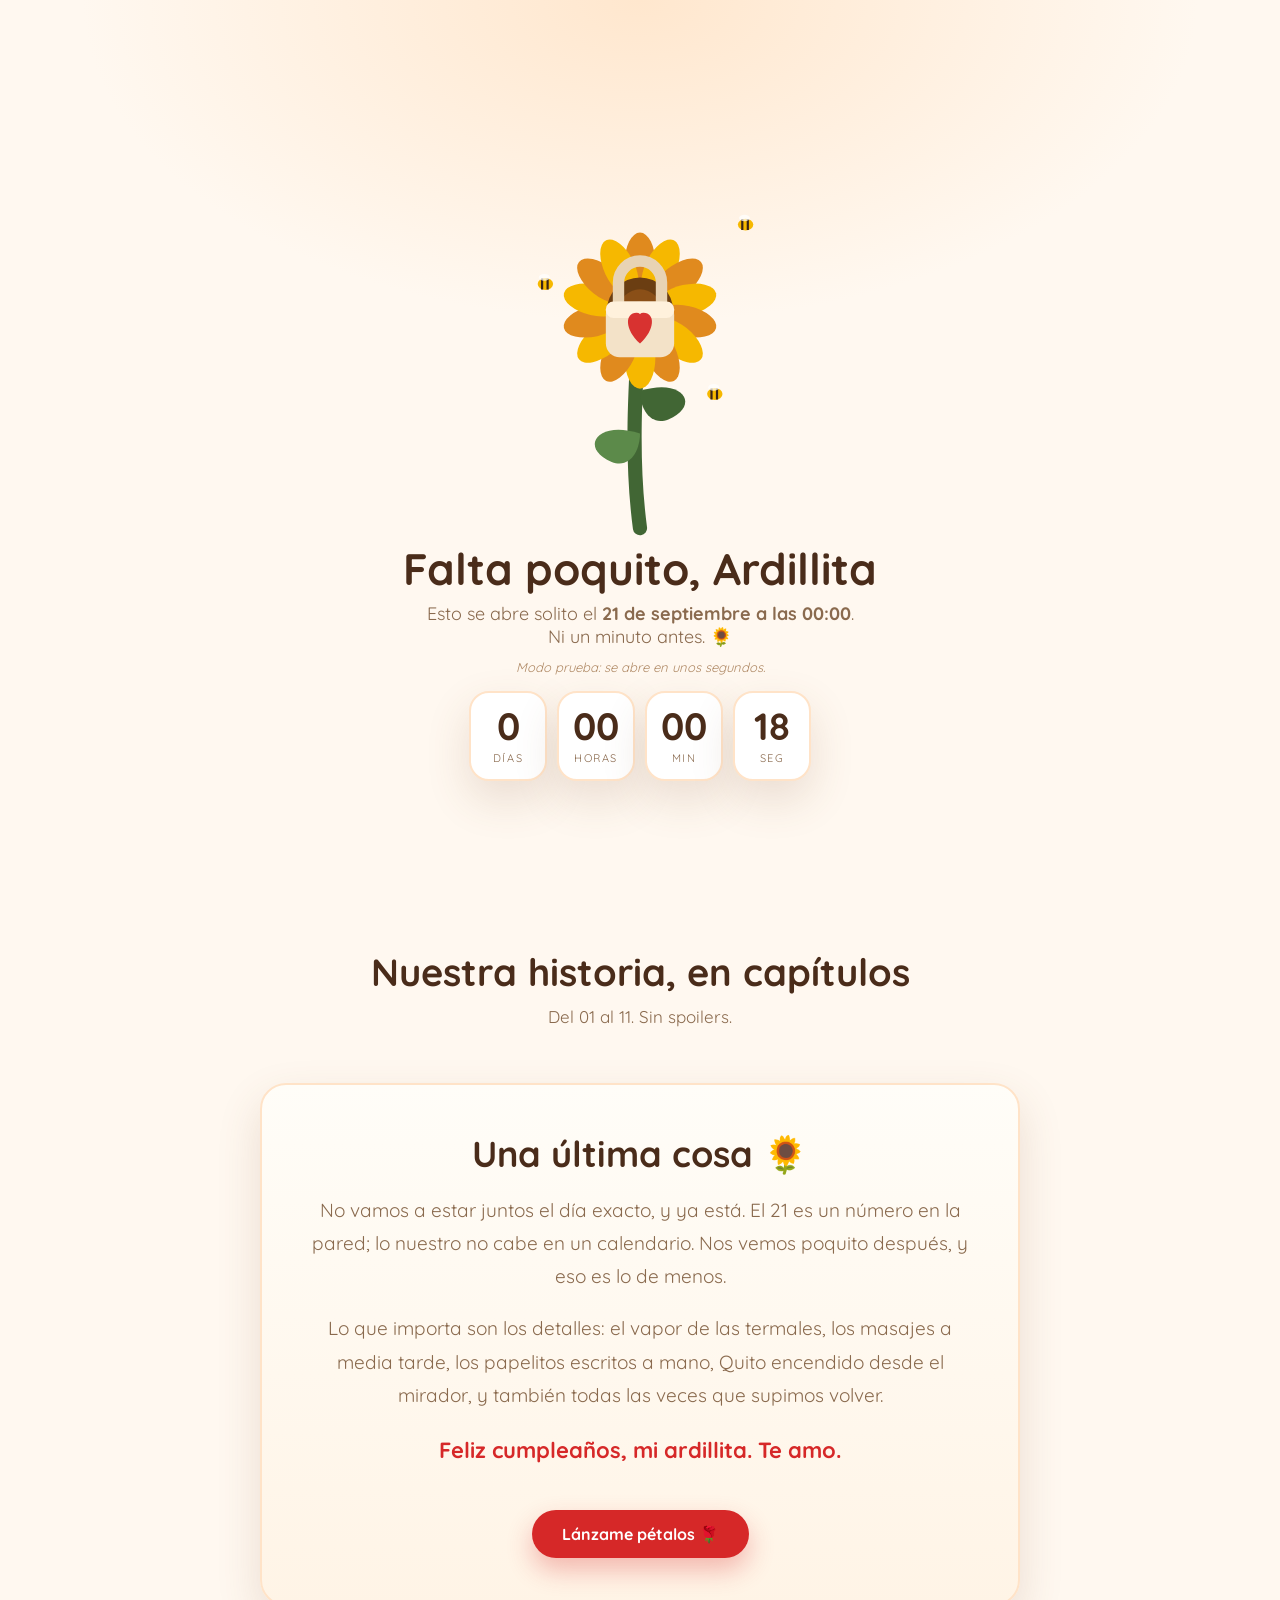
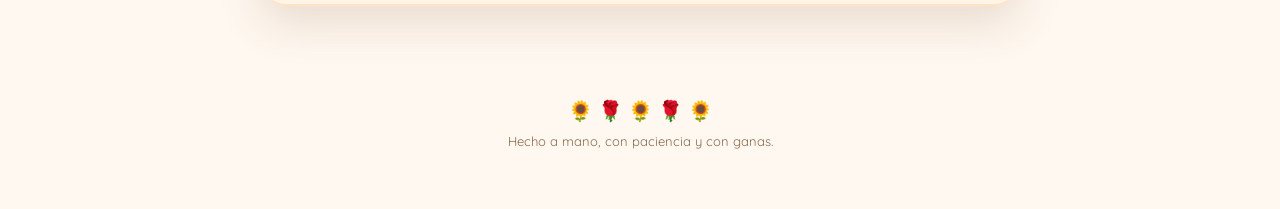
==== index.html @ 1b043c89 "Revert "Carrusel en lugar de la lista vertical de capítulos" This reverts commit 3e12e554b73f4122a18" ====
<!doctype html>
<html lang="es">
<head>
<meta charset="utf-8">
<meta name="viewport" content="width=device-width, initial-scale=1, viewport-fit=cover">
<title>Feliz cumpleaños, Ardillita 🌻</title>
<meta name="description" content="Una pequeña historia de dos ardillas, dos años y un montón de girasoles.">
<meta name="theme-color" content="#FFF8F0">
<link rel="canonical" href="https://miardillita.org/">

<!-- Vista previa al compartir el link (WhatsApp, Instagram, etc.) -->
<meta property="og:type" content="website">
<meta property="og:url" content="https://miardillita.org/">
<meta property="og:title" content="Feliz cumpleaños, Ardillita 🌻">
<meta property="og:description" content="Dos años, mil aventuras y unas cuantas tormentas. Ábrelo el 21.">
<meta property="og:image" content="https://miardillita.org/assets/fotos/ardillitas.jpg">
<meta property="og:locale" content="es_EC">
<meta name="twitter:card" content="summary_large_image">
<link rel="icon" href="data:image/svg+xml,<svg xmlns='http://www.w3.org/2000/svg' viewBox='0 0 100 100'><text y='.9em' font-size='90'>🌻</text></svg>">
<link rel="preconnect" href="https://fonts.googleapis.com">
<link rel="preconnect" href="https://fonts.gstatic.com" crossorigin>
<link href="https://fonts.googleapis.com/css2?family=Quicksand:wght@400;500;600;700&display=swap" rel="stylesheet">
<link rel="stylesheet" href="assets/styles.css">
</head>
<body>

<!-- Pétalos y corazones -->
<div id="petalos" aria-hidden="true"></div>

<!-- ============ CANDADO: se abre el 21 a las 00:00 ============ -->
<section id="candado">
  <div class="caja">
    <div id="candado-art" aria-hidden="true"></div>
    <h1 id="candado-titulo">Falta poquito</h1>
    <p>Esto se abre solito el <strong>21 de septiembre a las 00:00</strong>.<br>Ni un minuto antes. 🌻</p>
    <p id="candado-nota" class="nota"></p>
    <div class="reloj">
      <div class="u"><div class="n" id="c-d">0</div><div class="l">días</div></div>
      <div class="u"><div class="n" id="c-h">00</div><div class="l">horas</div></div>
      <div class="u"><div class="n" id="c-m">00</div><div class="l">min</div></div>
      <div class="u"><div class="n" id="c-s">00</div><div class="l">seg</div></div>
    </div>
  </div>
</section>

<!-- ============ HERO ============ -->
<header class="hero">
  <div class="contenido">
    <span class="cinta">21 de septiembre</span>
    <h1>Feliz cumpleaños</h1>
    <h2 id="nombre-hero">Ardillita</h2>
    <p>Dos años, mil aventuras y unas cuantas tormentas.<br>Esta es nuestra historia, contada en dibujitos.</p>
    <div class="hero-art" id="hero-art" aria-hidden="true"></div>

    <div class="tarjetas">
      <div class="tarjeta"><div class="big" id="t-dias">–</div><div class="cap">días juntos, más o menos</div></div>
      <div class="tarjeta"><div class="big" id="t-meses">–</div><div class="cap">meses, por ahí</div></div>
      <div class="tarjeta" id="tarjeta-reencuentro" hidden>
        <div class="big" id="t-reencuentro">–</div>
        <div class="cap" id="t-reencuentro-cap">para vernos</div>
      </div>
      <div class="tarjeta" id="tarjeta-edad" hidden><div class="big" id="t-edad">–</div><div class="cap">años</div></div>
    </div>

    <a class="bajar" id="bajar" href="#historia">
      <span class="flecha" aria-hidden="true">
        <svg width="16" height="16" viewBox="0 0 24 24" fill="none" stroke="#D62828" stroke-width="3"
             stroke-linecap="round" stroke-linejoin="round"><path d="M6 9l6 6 6-6"/></svg>
      </span>
      <span id="bajar-texto">Míralas una por una</span>
    </a>
  </div>
</header>

<!-- ============ FOTOS ============ -->
<section class="fotos" id="fotos" hidden>
  <div class="titulo-seccion">
    <h3>Nosotros</h3>
    <p>Porque hay abrazos que no se dibujan, se guardan.</p>
  </div>
  <div class="galeria" id="galeria"></div>
</section>

<!-- ============ HISTORIA ============ -->
<main class="historia" id="historia">
  <div class="titulo-seccion">
    <h3>Nuestra historia, en capítulos</h3>
    <p>Del 01 al 11. Sin spoilers.</p>
  </div>
  <div id="capitulos"></div>

  <!-- ============ CARTA ============ -->
  <section class="carta">
    <h3>Una última cosa 🌻</h3>
    <p>
      No vamos a estar juntos el día exacto, y ya está. El 21 es un número en la pared;
      lo nuestro no cabe en un calendario. Nos vemos poquito después, y eso es lo de menos.
    </p>
    <p>
      Lo que importa son los detalles: el vapor de las termales, los masajes a media tarde,
      los papelitos escritos a mano, Quito encendido desde el mirador, y también
      todas las veces que supimos volver.
    </p>
    <p class="firma">Feliz cumpleaños, mi ardillita. Te amo.</p>
    <button class="boton" id="boton-confeti">Lánzame pétalos 🌹</button>
  </section>
</main>

<footer>
  <div class="flores" aria-hidden="true">🌻 🌹 🌻 🌹 🌻</div>
  Hecho a mano, con paciencia y con ganas.
</footer>

<script src="assets/art.js"></script>
<script src="assets/app.js"></script>
</body>
</html>
---- assets/styles.css ----
/* ===========================================================
   Ardillita — estilos
   =========================================================== */

:root{
  --crema:#FFF8F0;
  --crema-2:#FFEFE0;
  --tinta:#4A2C1A;
  --tinta-2:#8A6A4E;
  --rojo:#D62828;
  --rojo-2:#9E1B1B;
  --sol:#F6B800;
  --sol-2:#FFD447;
  --verde:#5C8A4A;
  --sombra:0 18px 44px rgba(122,82,48,.16);
  --radio:26px;
  --fuente:'Quicksand','Nunito',ui-rounded,-apple-system,'Segoe UI',system-ui,sans-serif;
}

*{box-sizing:border-box}
html{scroll-behavior:smooth}
body{
  margin:0;
  font-family:var(--fuente);
  color:var(--tinta);
  background:
    radial-gradient(1100px 600px at 12% -6%, #FFE7CE 0%, transparent 60%),
    radial-gradient(900px 500px at 92% 4%, #FDE1E1 0%, transparent 55%),
    var(--crema);
  overflow-x:hidden;
}
img,svg{max-width:100%}
[hidden]{display:none!important}

/* ---------- Capa de pétalos ---------- */
#petalos{position:fixed;inset:0;pointer-events:none;z-index:5;overflow:hidden}
.petalo{position:absolute;top:-40px;will-change:transform,opacity;animation:caer linear infinite}
@keyframes caer{
  0%{transform:translate3d(0,-40px,0) rotate(0deg);opacity:0}
  8%{opacity:.95}
  100%{transform:translate3d(var(--dx,60px),105vh,0) rotate(720deg);opacity:0}
}

/* ---------- Candado ---------- */
#candado{
  position:fixed;inset:0;z-index:40;display:grid;place-items:center;
  background:
    radial-gradient(900px 520px at 50% 0%, #FFE7CE 0%, transparent 62%),
    var(--crema);
  text-align:center;padding:28px;
}
#candado .caja{max-width:560px;width:100%}
#candado svg{width:min(330px,74vw);height:auto;margin:0 auto -6px}
#candado h1{font-size:clamp(28px,6vw,44px);margin:.2em 0 .1em;line-height:1.15}
#candado p{color:var(--tinta-2);font-size:clamp(15px,3.6vw,18px);margin:.4em 0 1.4em}
.reloj{display:flex;gap:10px;justify-content:center;flex-wrap:wrap}
.reloj .u{
  background:#fff;border-radius:20px;padding:14px 8px;min-width:78px;
  box-shadow:var(--sombra);border:2px solid #FFE3C8;
}
.reloj .n{font-size:clamp(26px,7vw,38px);font-weight:700;line-height:1;font-variant-numeric:tabular-nums}
.reloj .l{font-size:11px;letter-spacing:.14em;text-transform:uppercase;color:var(--tinta-2);margin-top:6px}

/* ---------- Hero ---------- */
.hero{
  min-height:100svh;display:grid;place-items:center;text-align:center;
  padding:clamp(24px,6vw,64px) 18px 40px;position:relative;
}
.hero .contenido{max-width:900px;width:100%}
.cinta{
  display:inline-block;font-size:12px;letter-spacing:.2em;text-transform:uppercase;
  color:var(--rojo-2);background:#FFE7E1;border-radius:999px;padding:8px 18px;font-weight:700;
}
.hero h1{
  font-size:clamp(38px,10vw,86px);line-height:1.02;margin:.24em 0 .1em;font-weight:700;
  background:linear-gradient(120deg,var(--rojo) 0%,#E3721F 48%,var(--sol) 100%);
  -webkit-background-clip:text;background-clip:text;color:transparent;
}
.hero h2{
  font-size:clamp(20px,5vw,34px);margin:0 0 .5em;color:var(--tinta);font-weight:700;
}
.hero p{font-size:clamp(15px,3.8vw,19px);color:var(--tinta-2);max-width:56ch;margin:0 auto}
.hero-art{max-width:760px;margin:6px auto -10px}
.bajar{
  margin-top:26px;display:inline-flex;align-items:center;gap:10px;
  color:var(--tinta-2);font-size:14px;text-decoration:none;
}
.bajar .flecha{
  width:34px;height:34px;border-radius:50%;background:#fff;box-shadow:var(--sombra);
  display:grid;place-items:center;animation:bota 1.8s ease-in-out infinite;
}
@keyframes bota{0%,100%{transform:translateY(0)}50%{transform:translateY(6px)}}

/* ---------- Contadores ---------- */
.tarjetas{
  display:flex;gap:14px;justify-content:center;flex-wrap:wrap;
  padding:0 18px 10px;max-width:980px;margin:0 auto 10px;
}
.tarjeta{
  background:#fff;border:2px solid #FFE3C8;border-radius:22px;padding:18px 20px;
  box-shadow:var(--sombra);min-width:150px;flex:1 1 180px;max-width:260px;text-align:center;
}
.tarjeta .big{font-size:clamp(26px,6vw,36px);font-weight:700;color:var(--rojo);font-variant-numeric:tabular-nums}
.tarjeta .cap{font-size:12px;letter-spacing:.1em;text-transform:uppercase;color:var(--tinta-2);margin-top:6px}

/* ---------- Historia ---------- */
.historia{max-width:1000px;margin:0 auto;padding:clamp(20px,5vw,48px) 18px 10px}
.titulo-seccion{text-align:center;margin:0 0 clamp(18px,4vw,34px)}
.titulo-seccion h3{font-size:clamp(24px,6vw,38px);margin:0 0 .25em}
.titulo-seccion p{color:var(--tinta-2);margin:0;font-size:clamp(14px,3.6vw,17px)}

.capitulo{
  position:relative;background:#fff;border-radius:var(--radio);box-shadow:var(--sombra);
  border:2px solid #FFEBD8;overflow:hidden;margin:0 0 clamp(20px,4vw,34px);
  opacity:0;transform:translateY(26px);transition:opacity .7s ease,transform .7s cubic-bezier(.2,.7,.3,1);
}
.capitulo.visible{opacity:1;transform:none}
.capitulo .lienzo{background:linear-gradient(180deg,#FFF6EA,#FFF);line-height:0}
.capitulo .lienzo svg{width:100%;height:auto;display:block}
.capitulo .texto{padding:clamp(18px,4vw,30px) clamp(18px,5vw,36px) clamp(24px,5vw,34px)}
.capitulo h4{font-size:clamp(20px,5vw,28px);margin:0 0 .35em}
.capitulo p{margin:0;font-size:clamp(15px,3.9vw,18.5px);line-height:1.65;color:var(--tinta-2);max-width:62ch}
.num{
  position:absolute;top:14px;left:14px;z-index:2;
  background:rgba(255,255,255,.92);color:var(--rojo);font-weight:700;
  border-radius:999px;padding:6px 16px;font-size:15px;letter-spacing:.06em;
  box-shadow:0 6px 18px rgba(122,82,48,.18);backdrop-filter:blur(4px);
}
.capitulo.oscuro{background:#3E4550;border-color:#2E333B}
.capitulo.oscuro .lienzo{background:#3E4550}
.capitulo.oscuro h4{color:#FFE9C9}
.capitulo.oscuro p{color:#C9D2DA}
.capitulo.oscuro .num{background:rgba(62,69,80,.9);color:#FFD447}

/* ---------- Carta final ---------- */
.carta{
  max-width:760px;margin:clamp(24px,6vw,56px) auto;padding:clamp(26px,6vw,46px);
  background:linear-gradient(180deg,#FFFDF8,#FFF4E6);
  border:2px solid #FFE3C8;border-radius:var(--radio);box-shadow:var(--sombra);text-align:center;
}
.carta h3{font-size:clamp(24px,6vw,36px);margin:0 0 .5em}
.carta p{font-size:clamp(15px,4vw,19px);line-height:1.75;color:var(--tinta-2);margin:0 0 1em}
.carta .firma{font-size:clamp(17px,4.4vw,22px);color:var(--rojo);font-weight:700;margin-top:.6em}
.boton{
  display:inline-block;margin-top:18px;background:var(--rojo);color:#fff;border:none;
  border-radius:999px;padding:14px 30px;font-family:var(--fuente);font-weight:700;font-size:16px;
  cursor:pointer;box-shadow:0 12px 26px rgba(214,40,40,.3);transition:transform .2s ease;
}
.boton:hover{transform:translateY(-2px)}
.boton:active{transform:translateY(1px)}

footer{text-align:center;padding:26px 18px 60px;color:var(--tinta-2);font-size:13px}
footer .flores{display:flex;gap:6px;justify-content:center;margin-bottom:10px;font-size:20px}

/* ---------- Animaciones SVG ---------- */
.float{animation:flota 4.4s ease-in-out infinite;animation-delay:var(--d,0s)}
@keyframes flota{0%,100%{transform:translateY(0)}50%{transform:translateY(-14px)}}
.pulse{animation:late 1.5s ease-in-out infinite;transform-origin:center}
@keyframes late{0%,100%{transform:scale(1)}45%{transform:scale(1.14)}}

@media (prefers-reduced-motion:reduce){
  *,*::before,*::after{animation:none!important;transition:none!important}
  .capitulo{opacity:1;transform:none}
}

@media (max-width:640px){
  .tarjeta{flex:1 1 140px;min-width:130px;padding:14px 12px}
  .capitulo .texto{padding:18px 18px 24px}
}

/* ---------- Galería de fotos ---------- */
.fotos{max-width:1000px;margin:0 auto;padding:clamp(20px,5vw,40px) 18px 0}
.destacada{
  position:relative;margin:0 auto clamp(18px,4vw,28px);max-width:560px;
  border-radius:var(--radio);overflow:hidden;box-shadow:var(--sombra);
  border:6px solid #fff;background:#FFF1E2;line-height:0;
  transform:rotate(-1.2deg);
}
.destacada img{width:100%;height:auto;display:block}
.galeria{
  display:grid;grid-template-columns:repeat(auto-fit,minmax(200px,1fr));
  gap:14px;padding-bottom:6px;
}
.galeria figure{
  margin:0;background:#fff;border:6px solid #fff;border-radius:20px;overflow:hidden;
  box-shadow:var(--sombra);line-height:0;transition:transform .3s ease;
}
.galeria figure:nth-child(odd){transform:rotate(-1deg)}
.galeria figure:nth-child(even){transform:rotate(1deg)}
.galeria figure:hover{transform:rotate(0) scale(1.02)}
.galeria img{width:100%;height:100%;object-fit:cover;aspect-ratio:4/5;display:block}
#candado .nota{margin:-14px 0 16px;font-size:13px;color:#B08A66;min-height:1em}

/* ---------- Recorrido guiado ---------- */
.bajar{cursor:pointer;border:none;background:none}
.destacada-paso{
  box-shadow:0 0 0 4px rgba(214,40,40,.28), 0 26px 60px rgba(122,82,48,.24)!important;
  transform:scale(1.012)!important;transition:box-shadow .5s ease,transform .5s ease;
}
body.en-recorrido{cursor:progress}
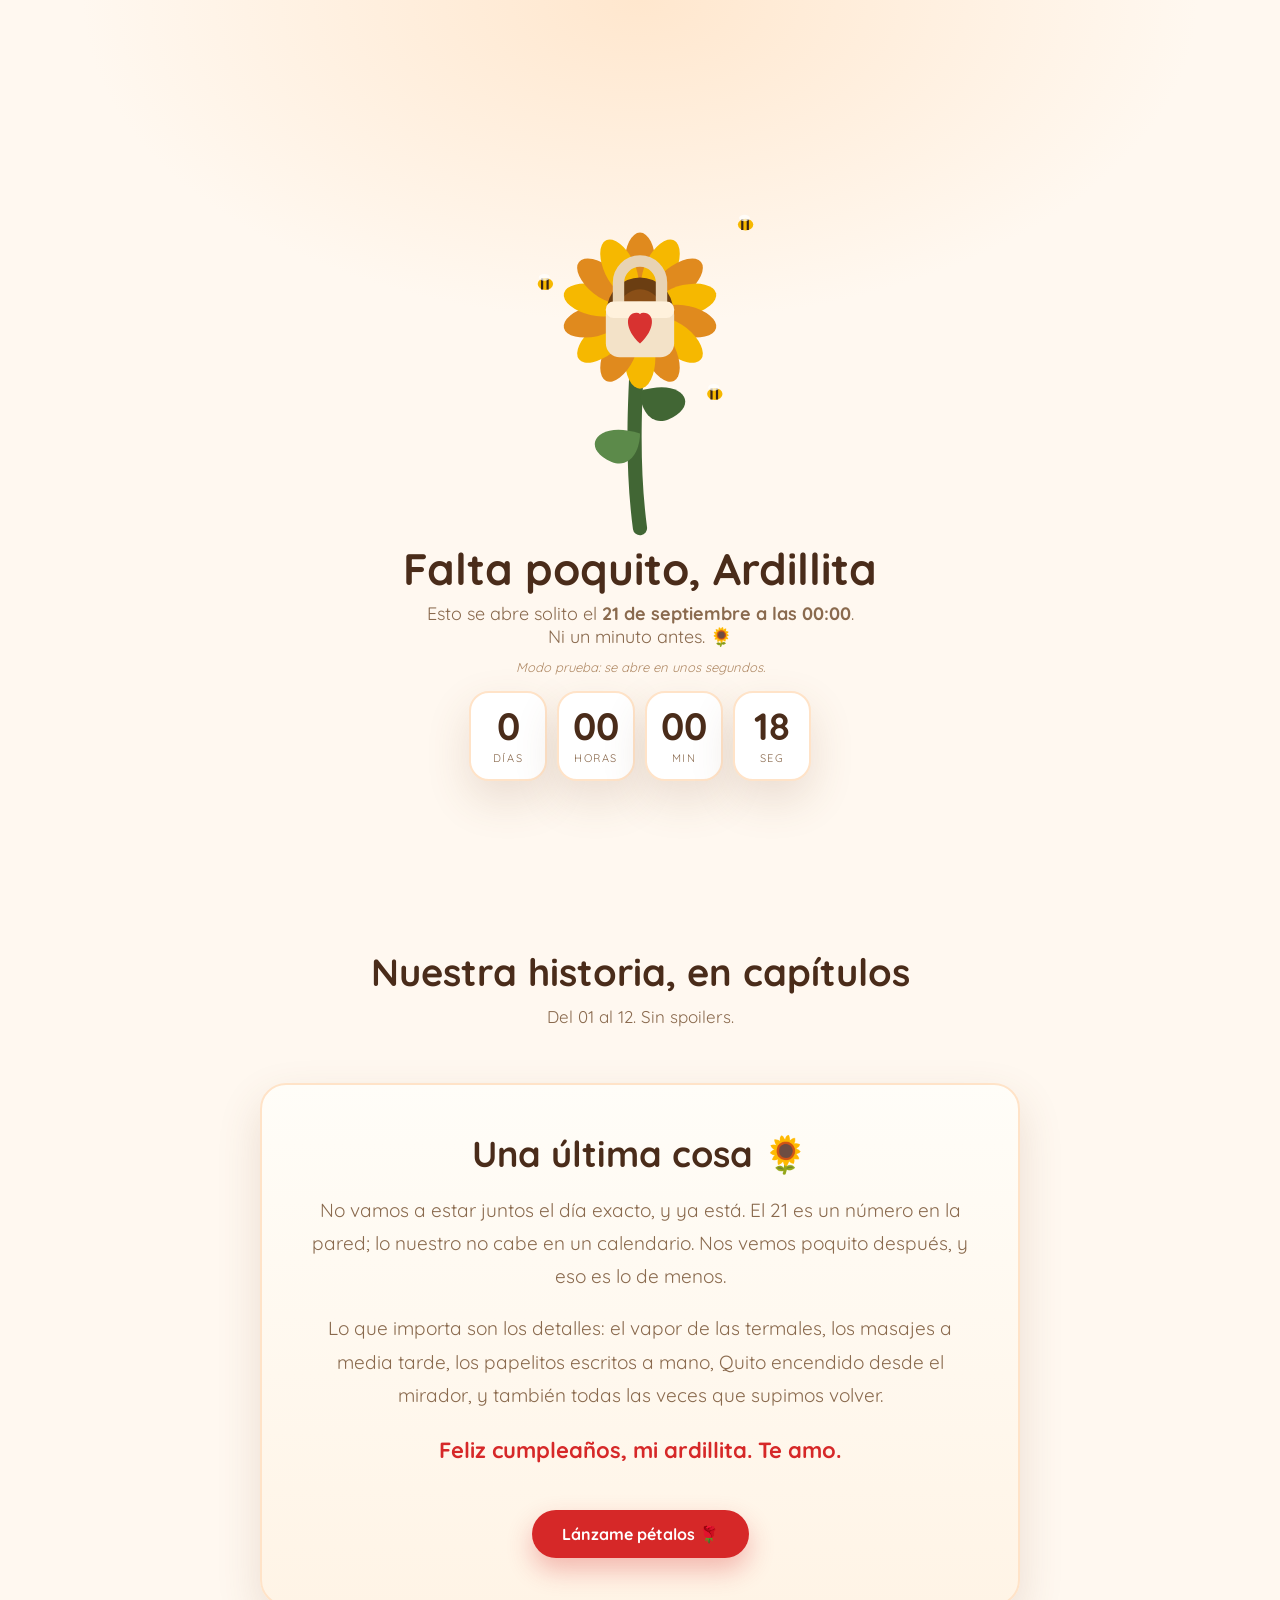
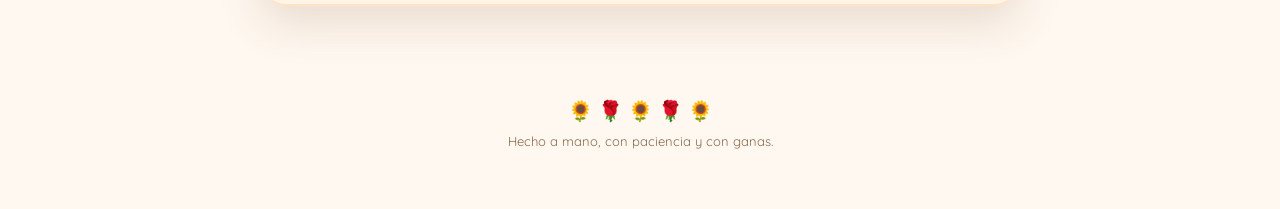
==== commit b0347352: "Nuevo capítulo: la carretera de noche, después de las termales Carro blanco visto desde atrás bajand" ====
--- a/index.html
+++ b/index.html
@@ -85,7 +85,7 @@
 <main class="historia" id="historia">
   <div class="titulo-seccion">
     <h3>Nuestra historia, en capítulos</h3>
-    <p>Del 01 al 11. Sin spoilers.</p>
+    <p>Del 01 al 12. Sin spoilers.</p>
   </div>
   <div id="capitulos"></div>
 
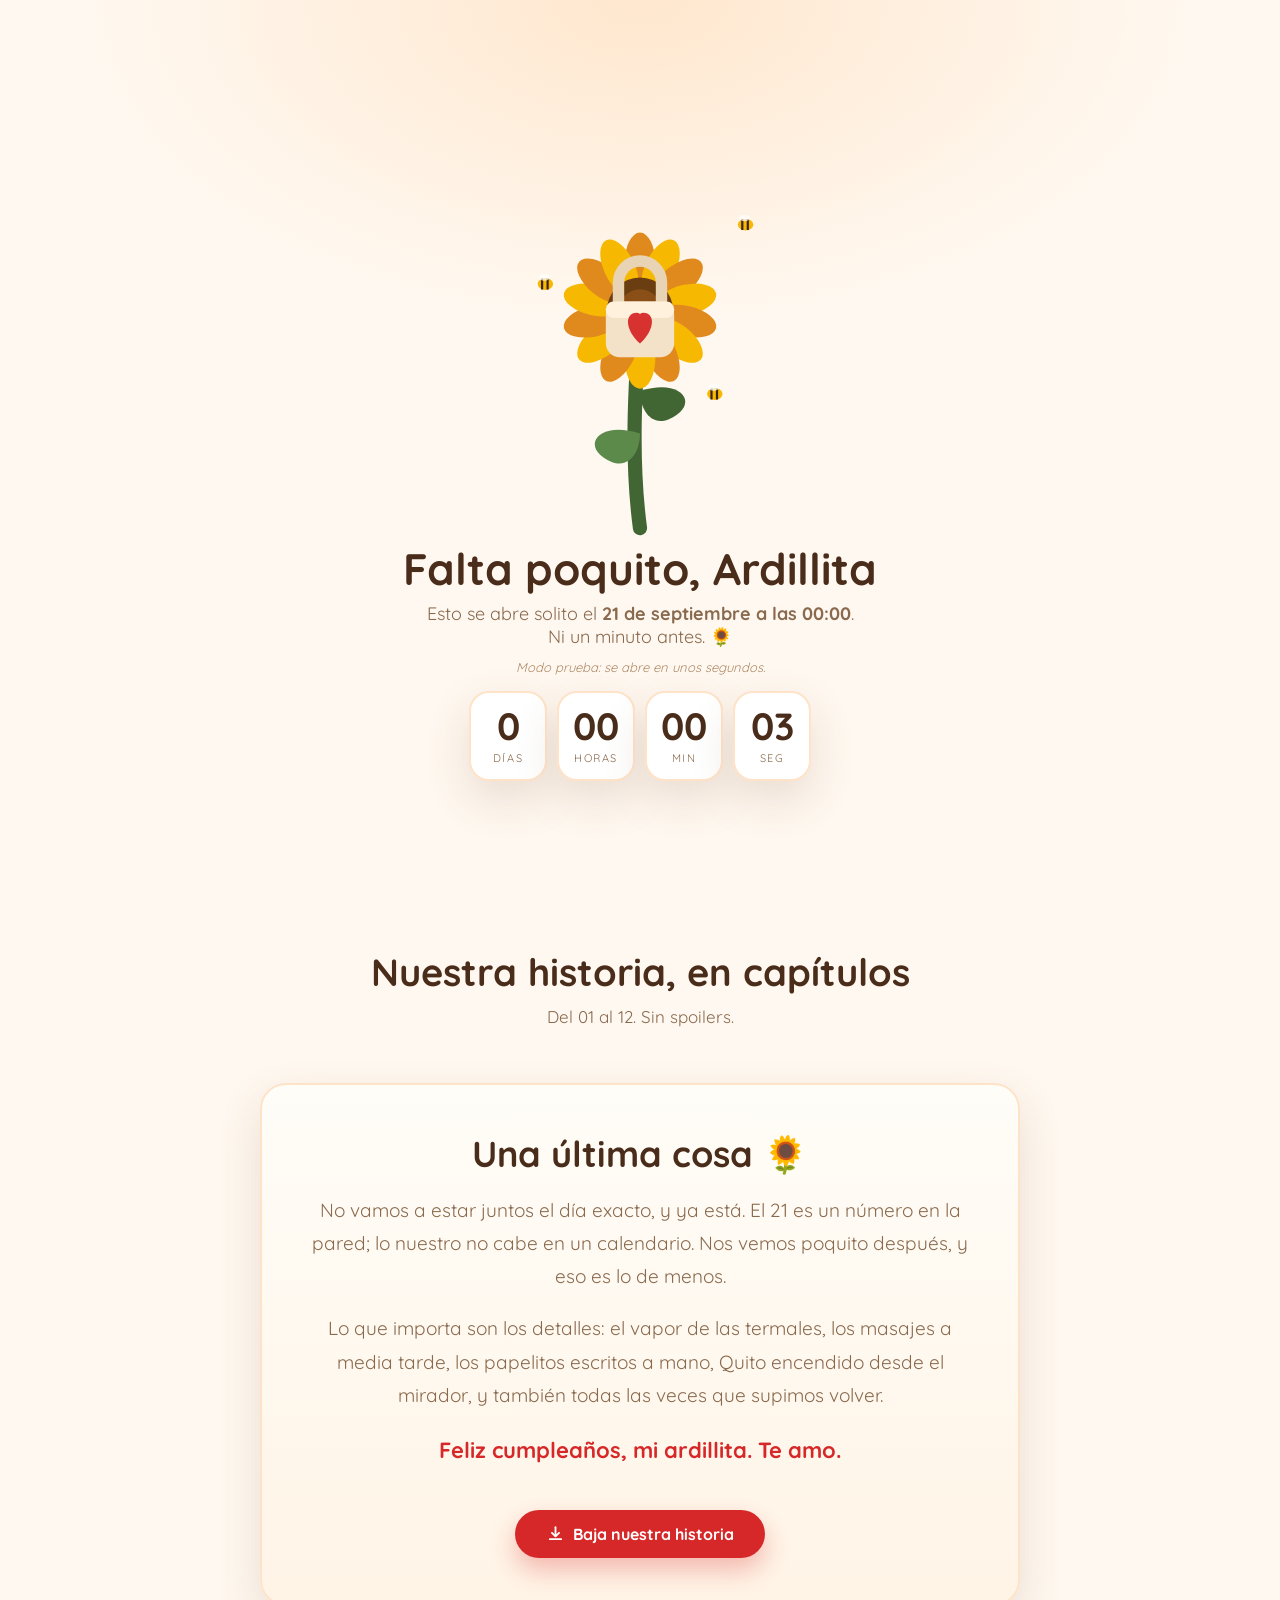
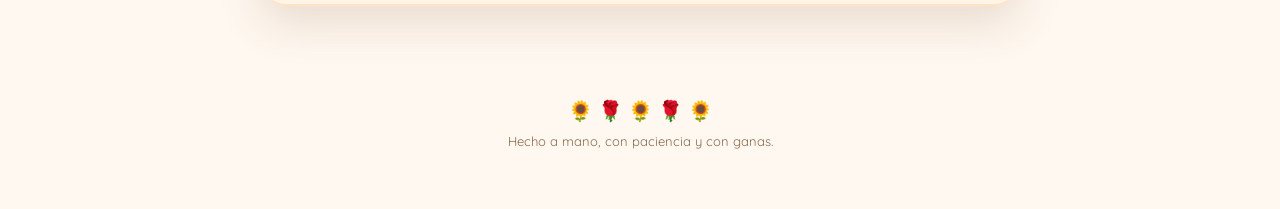
==== commit 5fae9373: "El 26 en pétalos, PDF descargable y contador a 5 s para pruebas Al abrirse la página, los pétalos se" ====
--- a/index.html
+++ b/index.html
@@ -102,7 +102,13 @@
       todas las veces que supimos volver.
     </p>
     <p class="firma">Feliz cumpleaños, mi ardillita. Te amo.</p>
-    <button class="boton" id="boton-confeti">Lánzame pétalos 🌹</button>
+    <button class="boton" id="boton-descarga" type="button">
+      <svg width="17" height="17" viewBox="0 0 24 24" fill="none" stroke="currentColor"
+           stroke-width="2.6" stroke-linecap="round" stroke-linejoin="round" aria-hidden="true">
+        <path d="M12 3v12"/><path d="M7 11l5 5 5-5"/><path d="M4 20h16"/>
+      </svg>
+      Baja nuestra historia
+    </button>
   </section>
 </main>
 
@@ -112,6 +118,8 @@
 </footer>
 
 <script src="assets/art.js"></script>
+<script src="assets/datos.js"></script>
+<script src="assets/pdf.js"></script>
 <script src="assets/app.js"></script>
 </body>
 </html>
--- a/assets/styles.css
+++ b/assets/styles.css
@@ -198,3 +198,24 @@
   transform:scale(1.012)!important;transition:box-shadow .5s ease,transform .5s ease;
 }
 body.en-recorrido{cursor:progress}
+
+/* ---------- El número de la edad, hecho de pétalos ---------- */
+#numero-edad{
+  position:fixed;left:50%;top:50%;transform:translate(-50%,-50%);
+  width:min(64vw,470px);pointer-events:none;opacity:0;
+  transition:opacity 1.4s ease;
+}
+#numero-edad.entrando{opacity:.9}
+#numero-edad.discreto{opacity:.13}
+#numero-edad svg{width:100%;height:auto;display:block}
+.pf{animation:asentar 1s cubic-bezier(.2,.7,.3,1) both}
+@keyframes asentar{
+  from{transform:translate(var(--ox,0),var(--oy,-200px)) scale(.4);opacity:0}
+  to{transform:none;opacity:1}
+}
+
+/* ---------- Botón de descarga ---------- */
+a.boton,button.boton{text-decoration:none;display:inline-flex;align-items:center;justify-content:center;gap:9px;min-width:250px}
+.boton svg{transition:transform .25s ease}
+.boton:hover svg{transform:translateY(3px)}
+.boton[data-ocupado]{opacity:.75;cursor:progress}
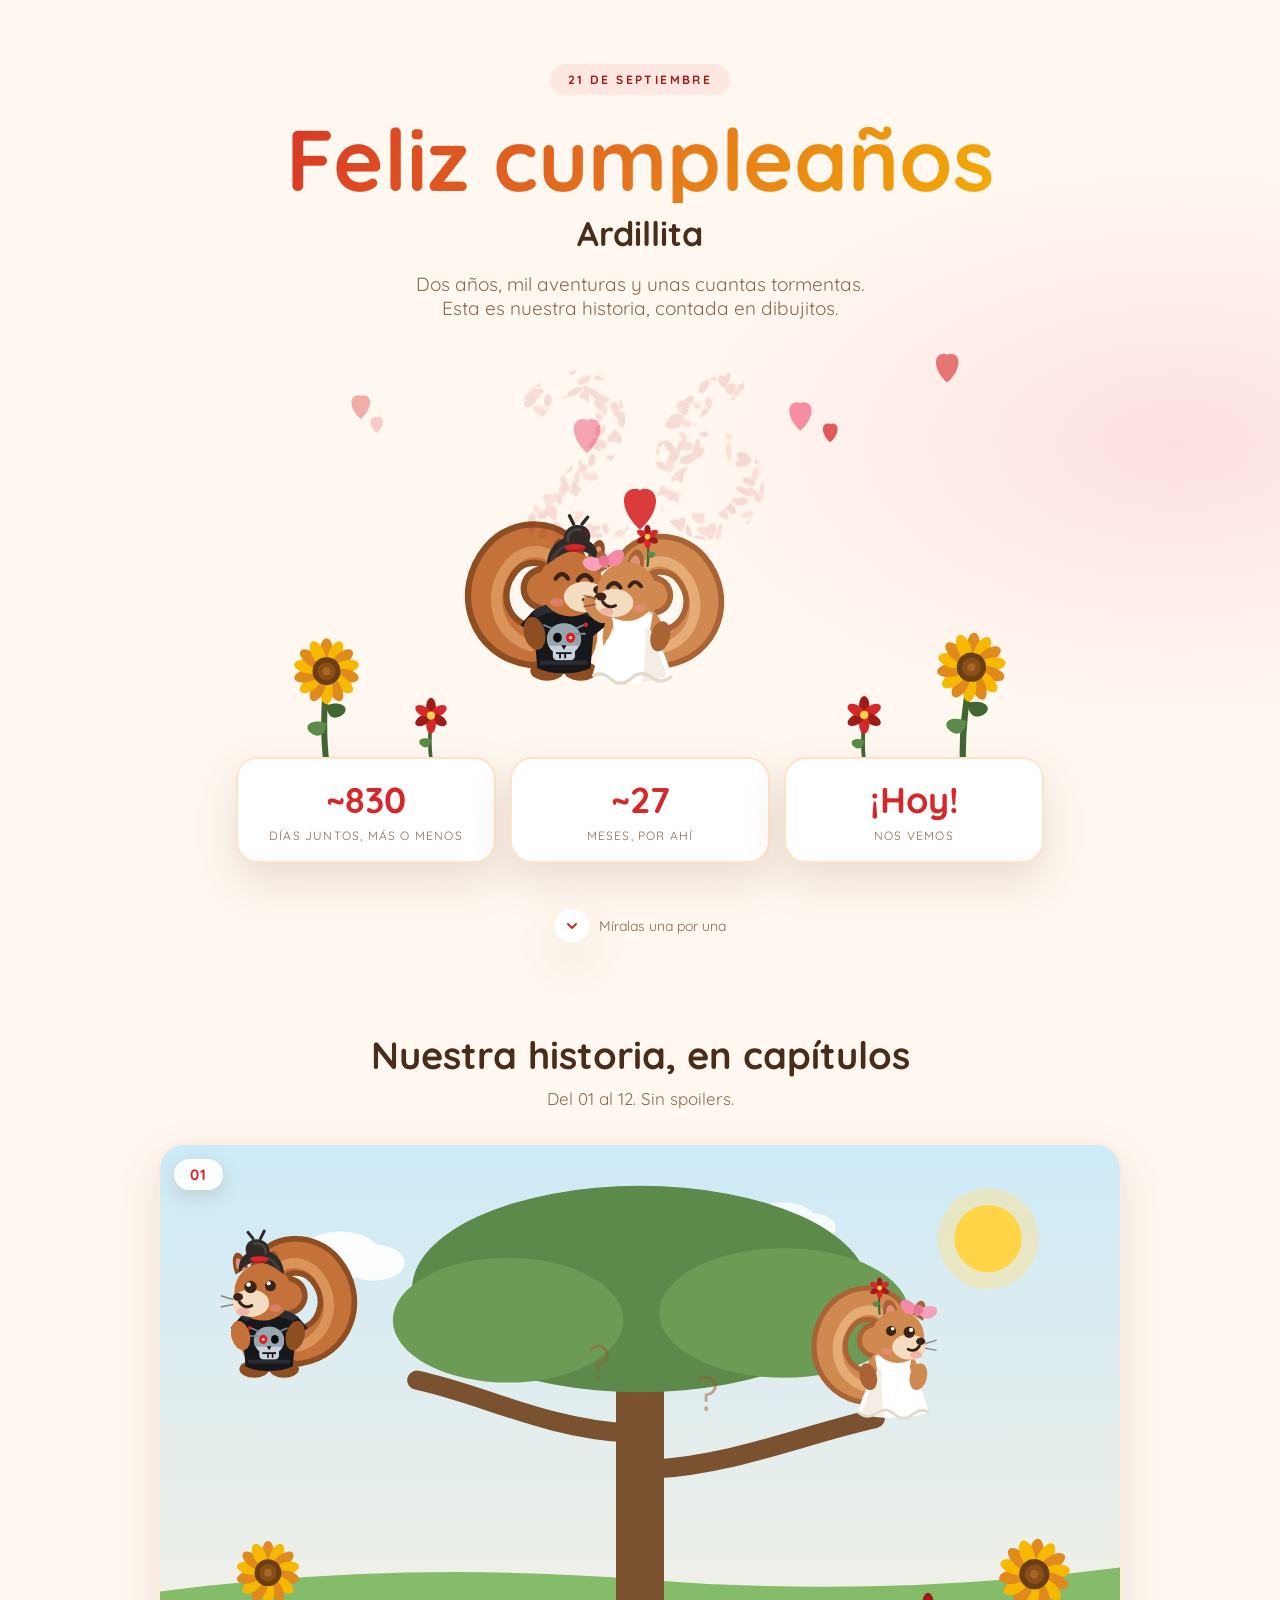
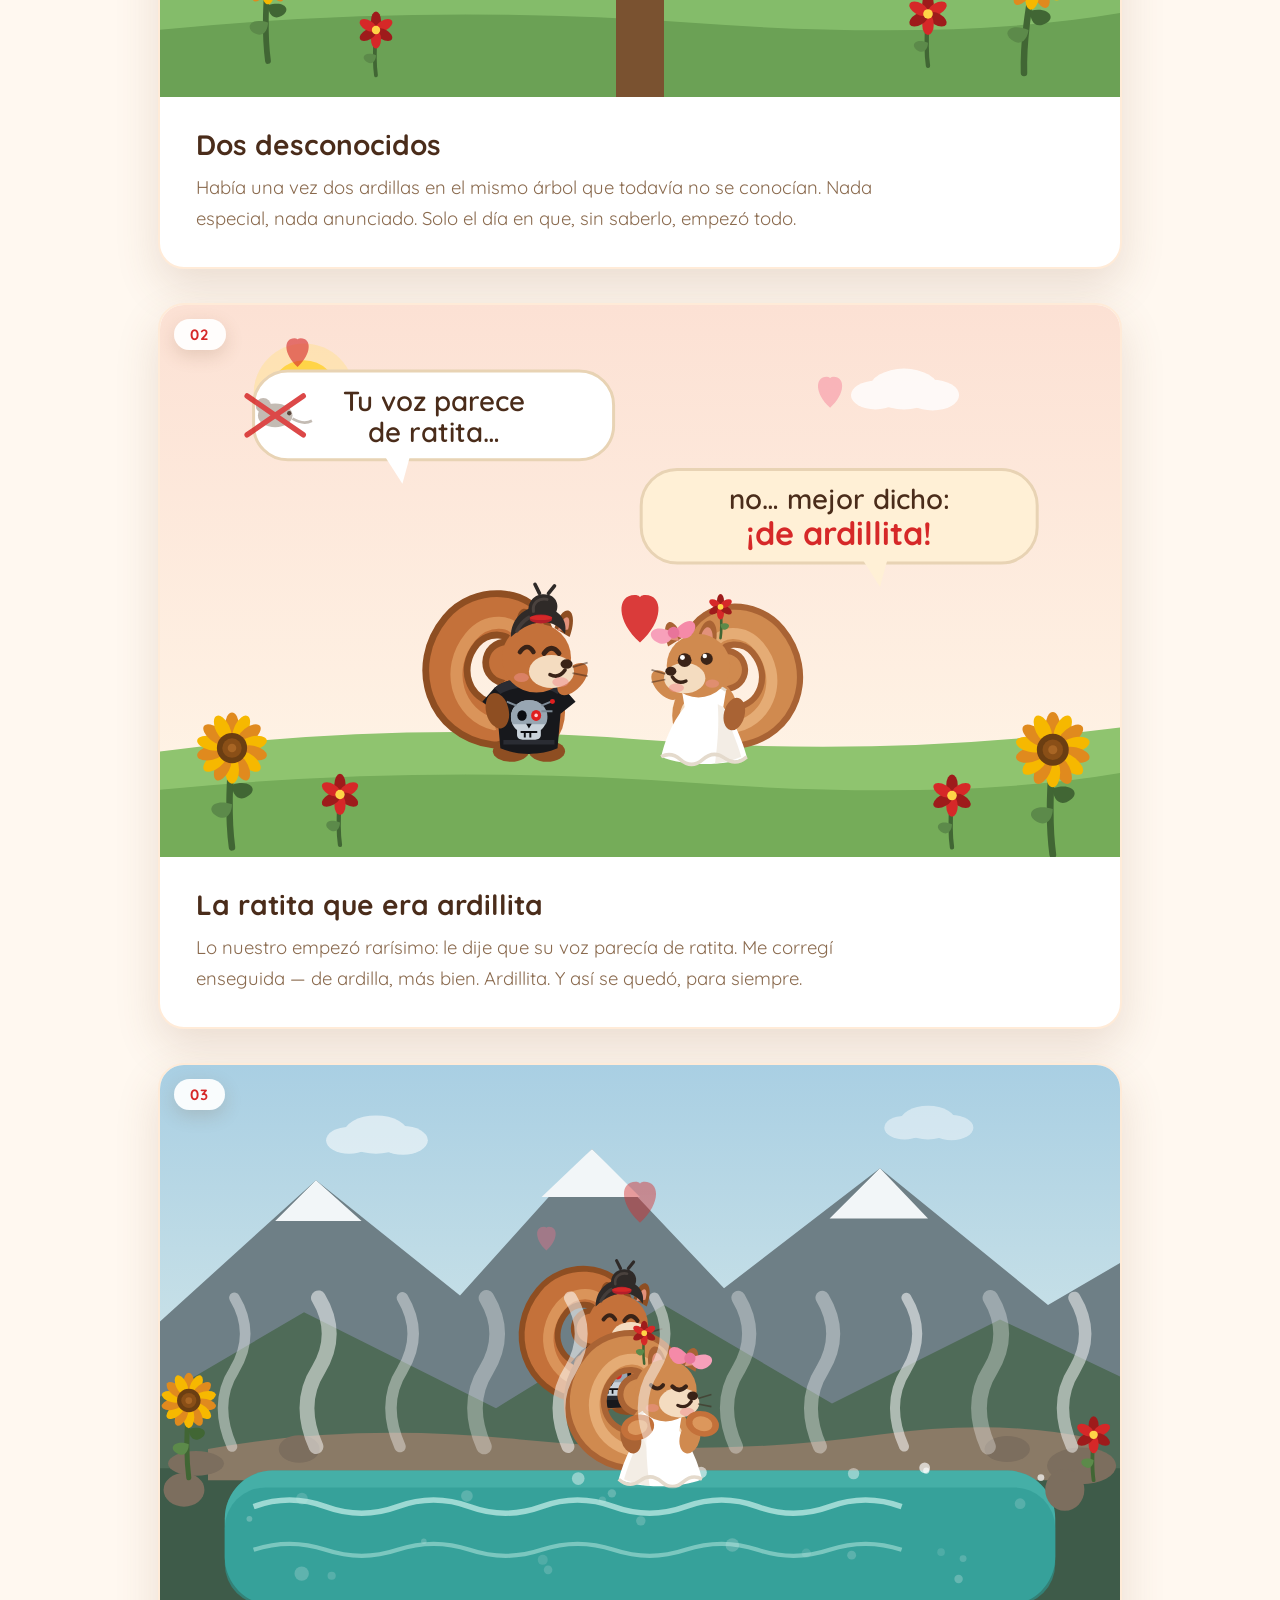
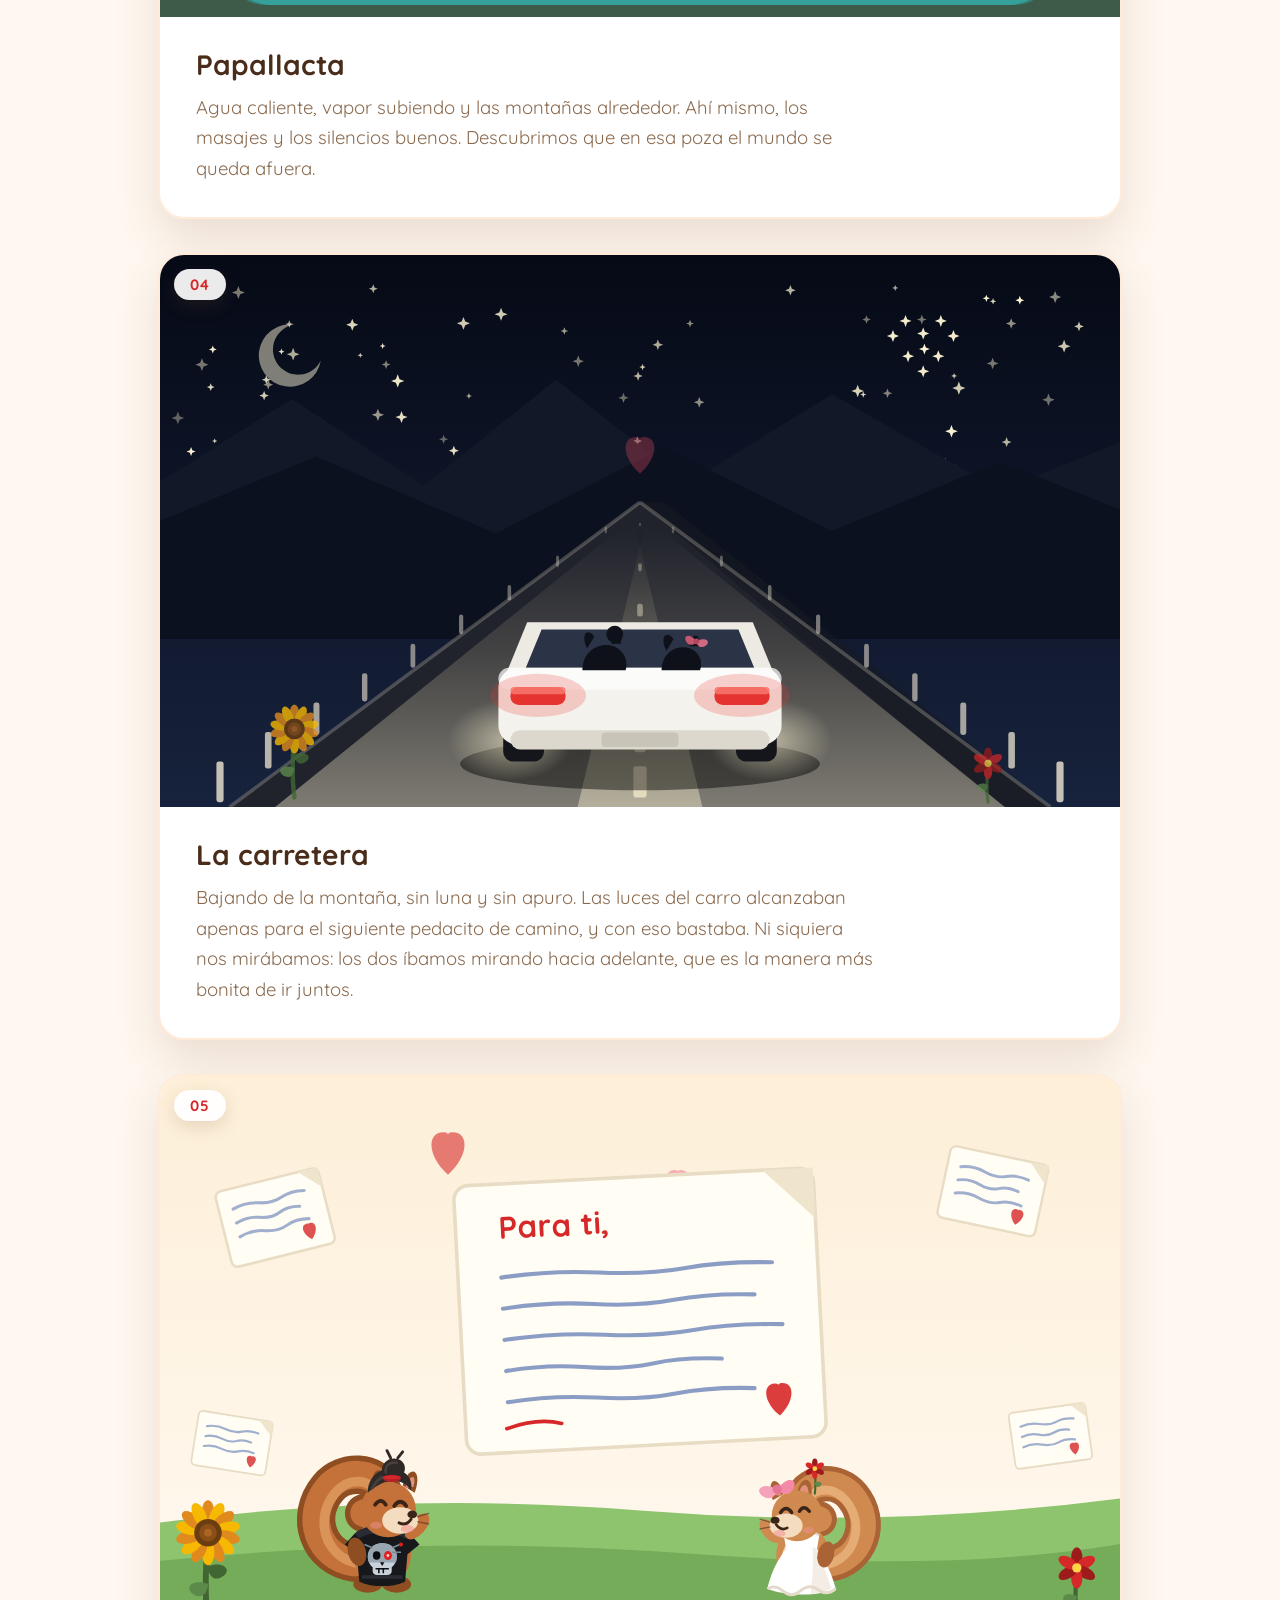
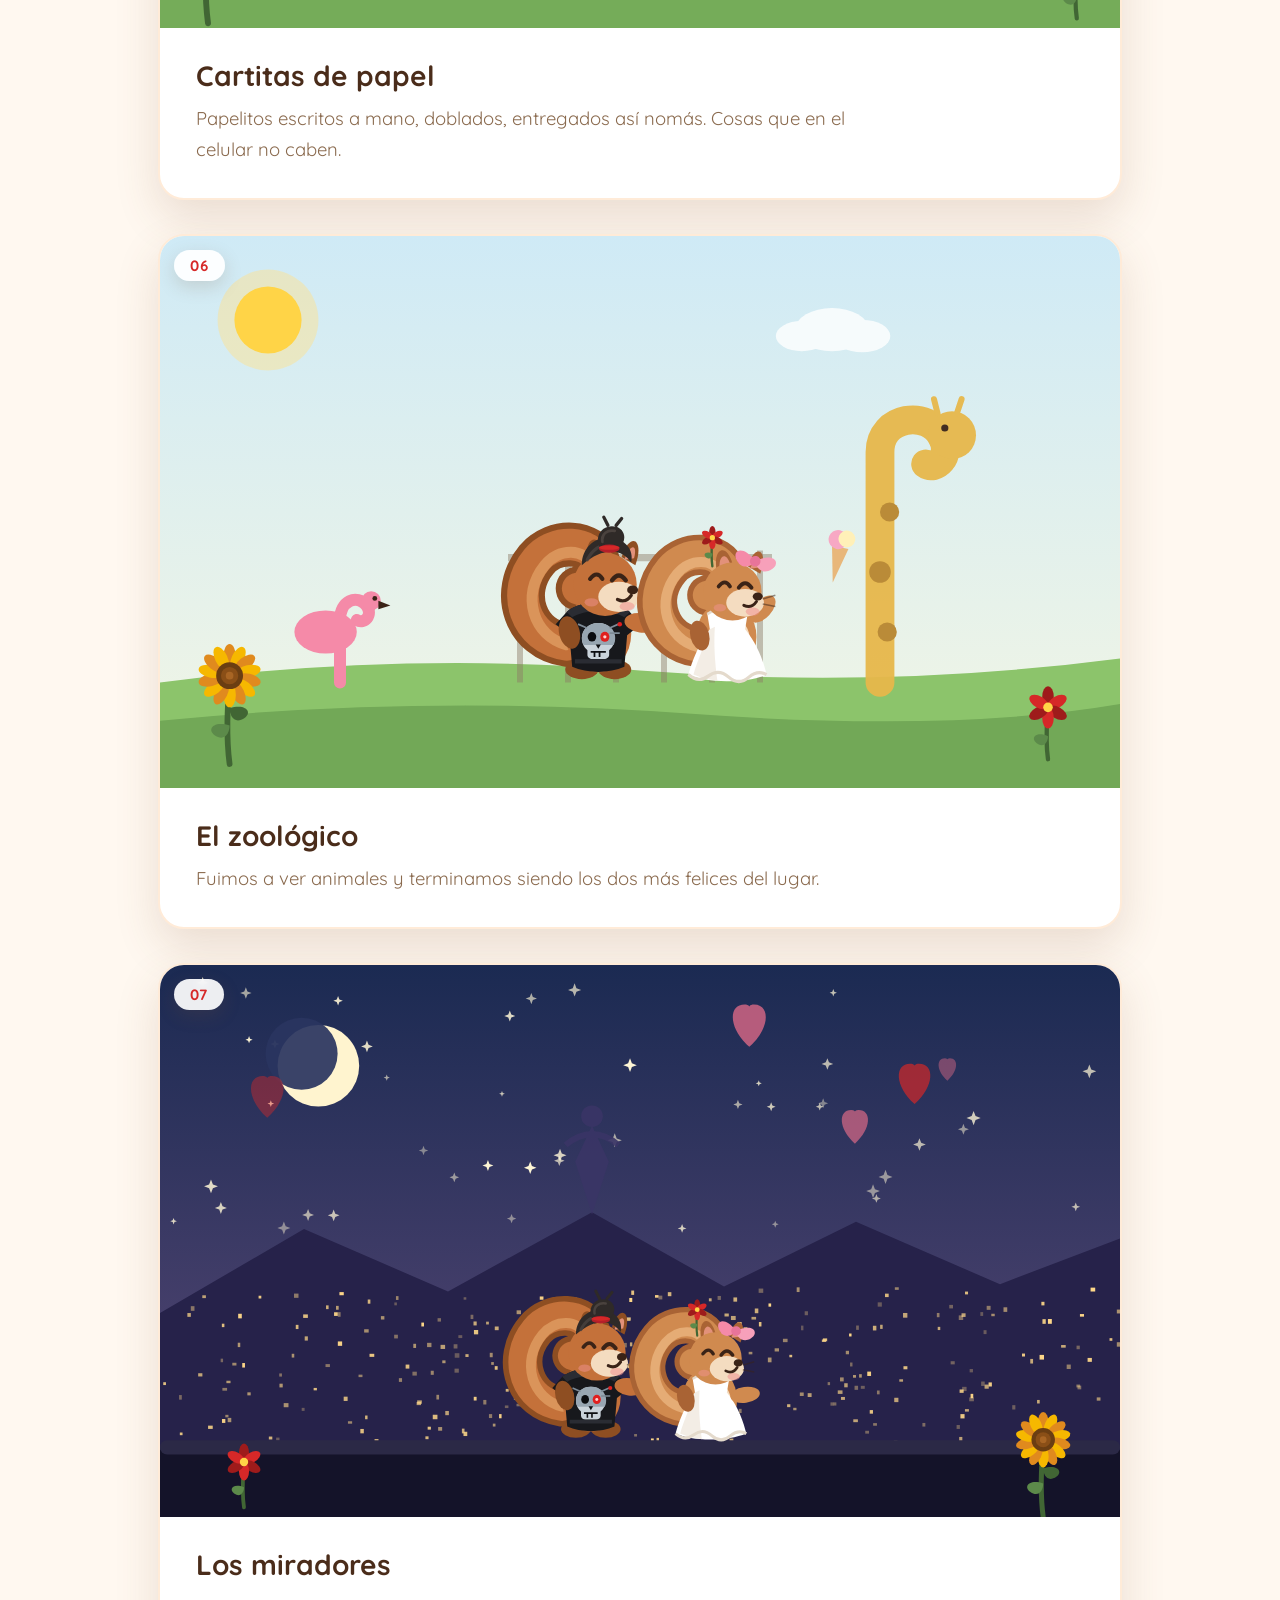
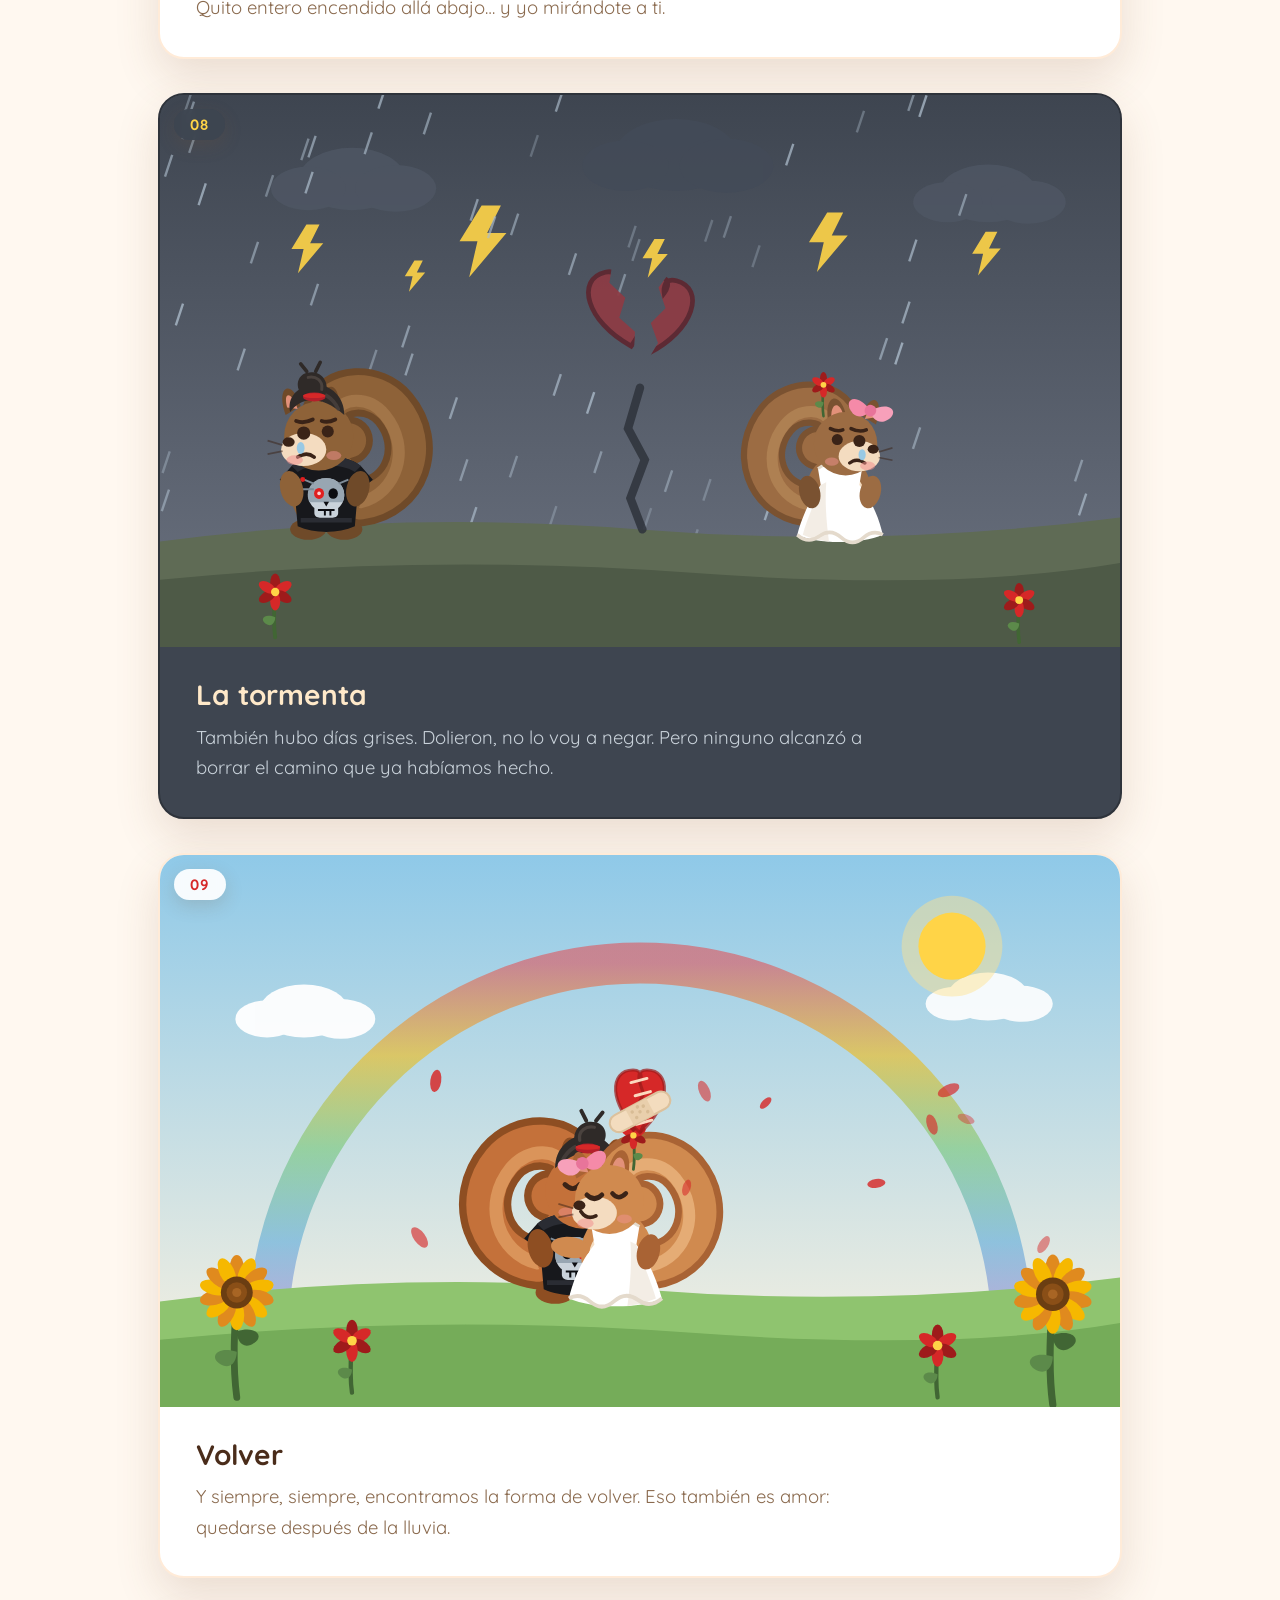
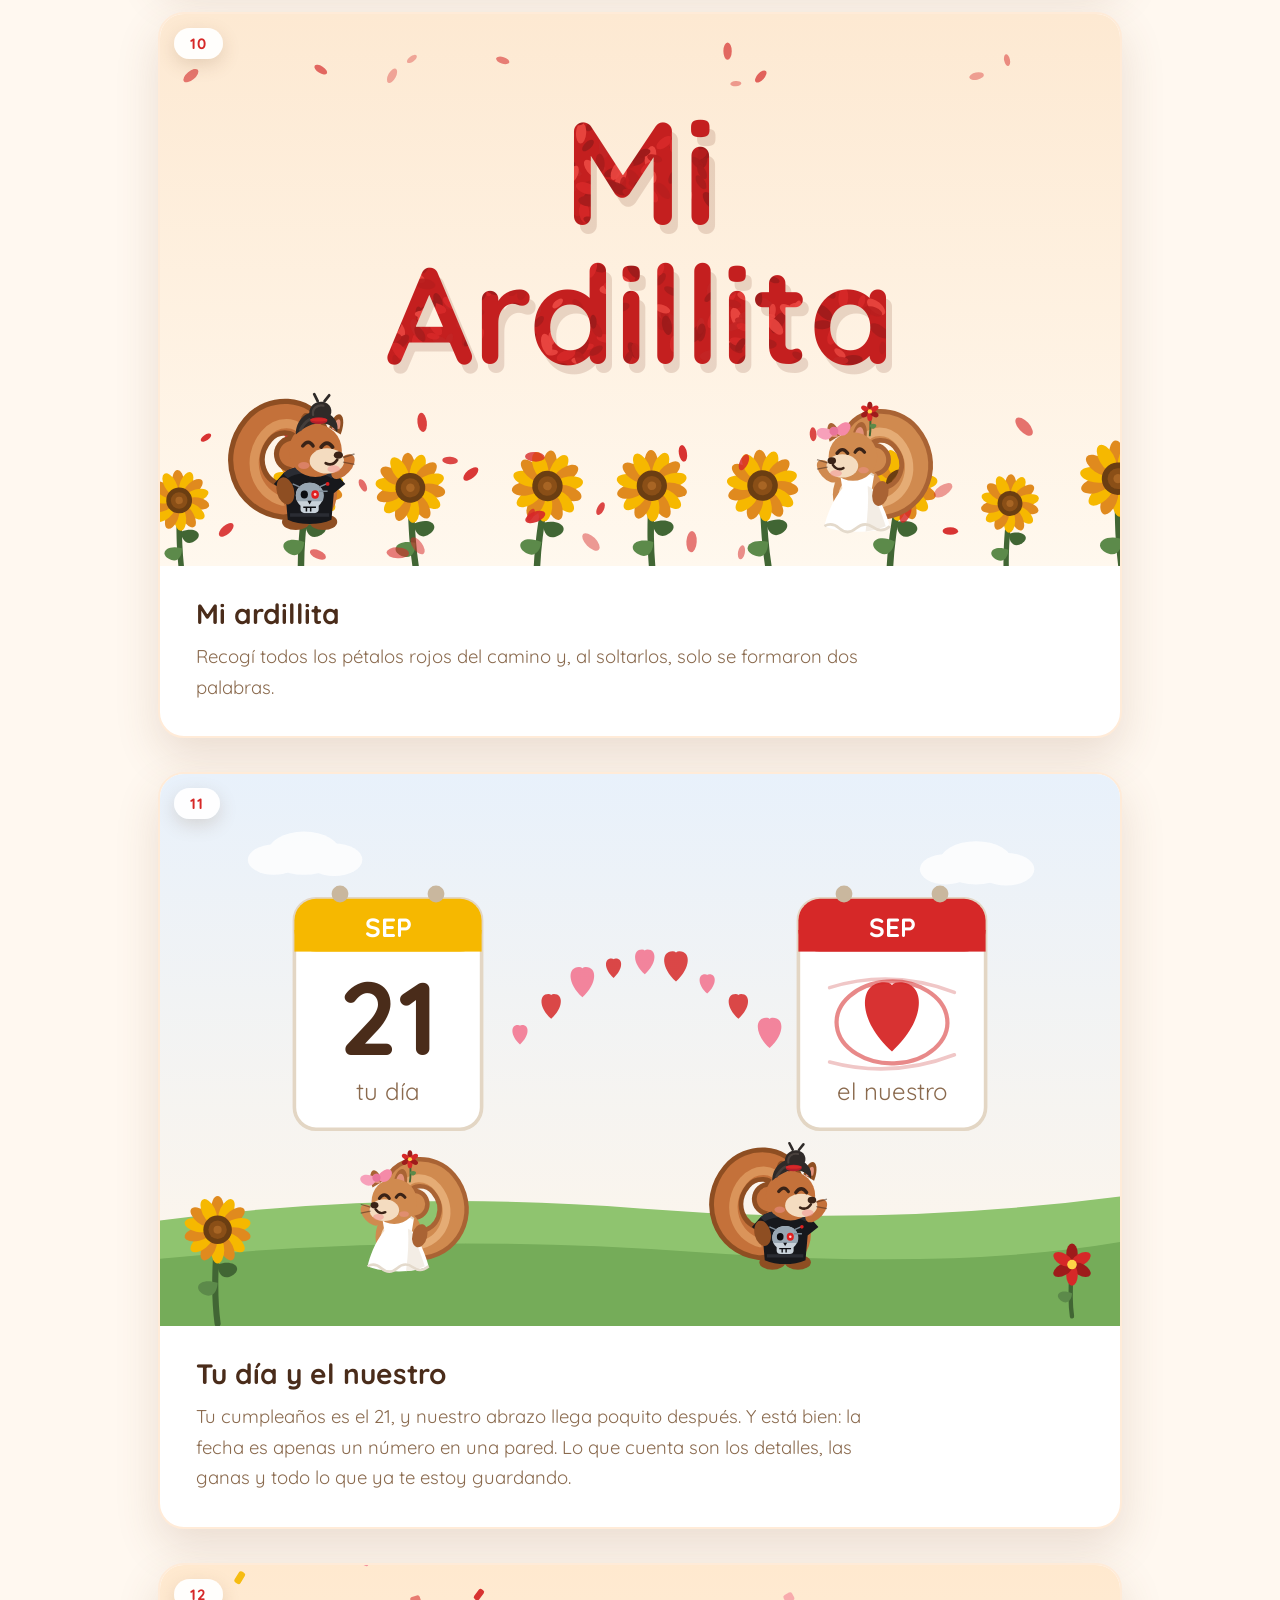
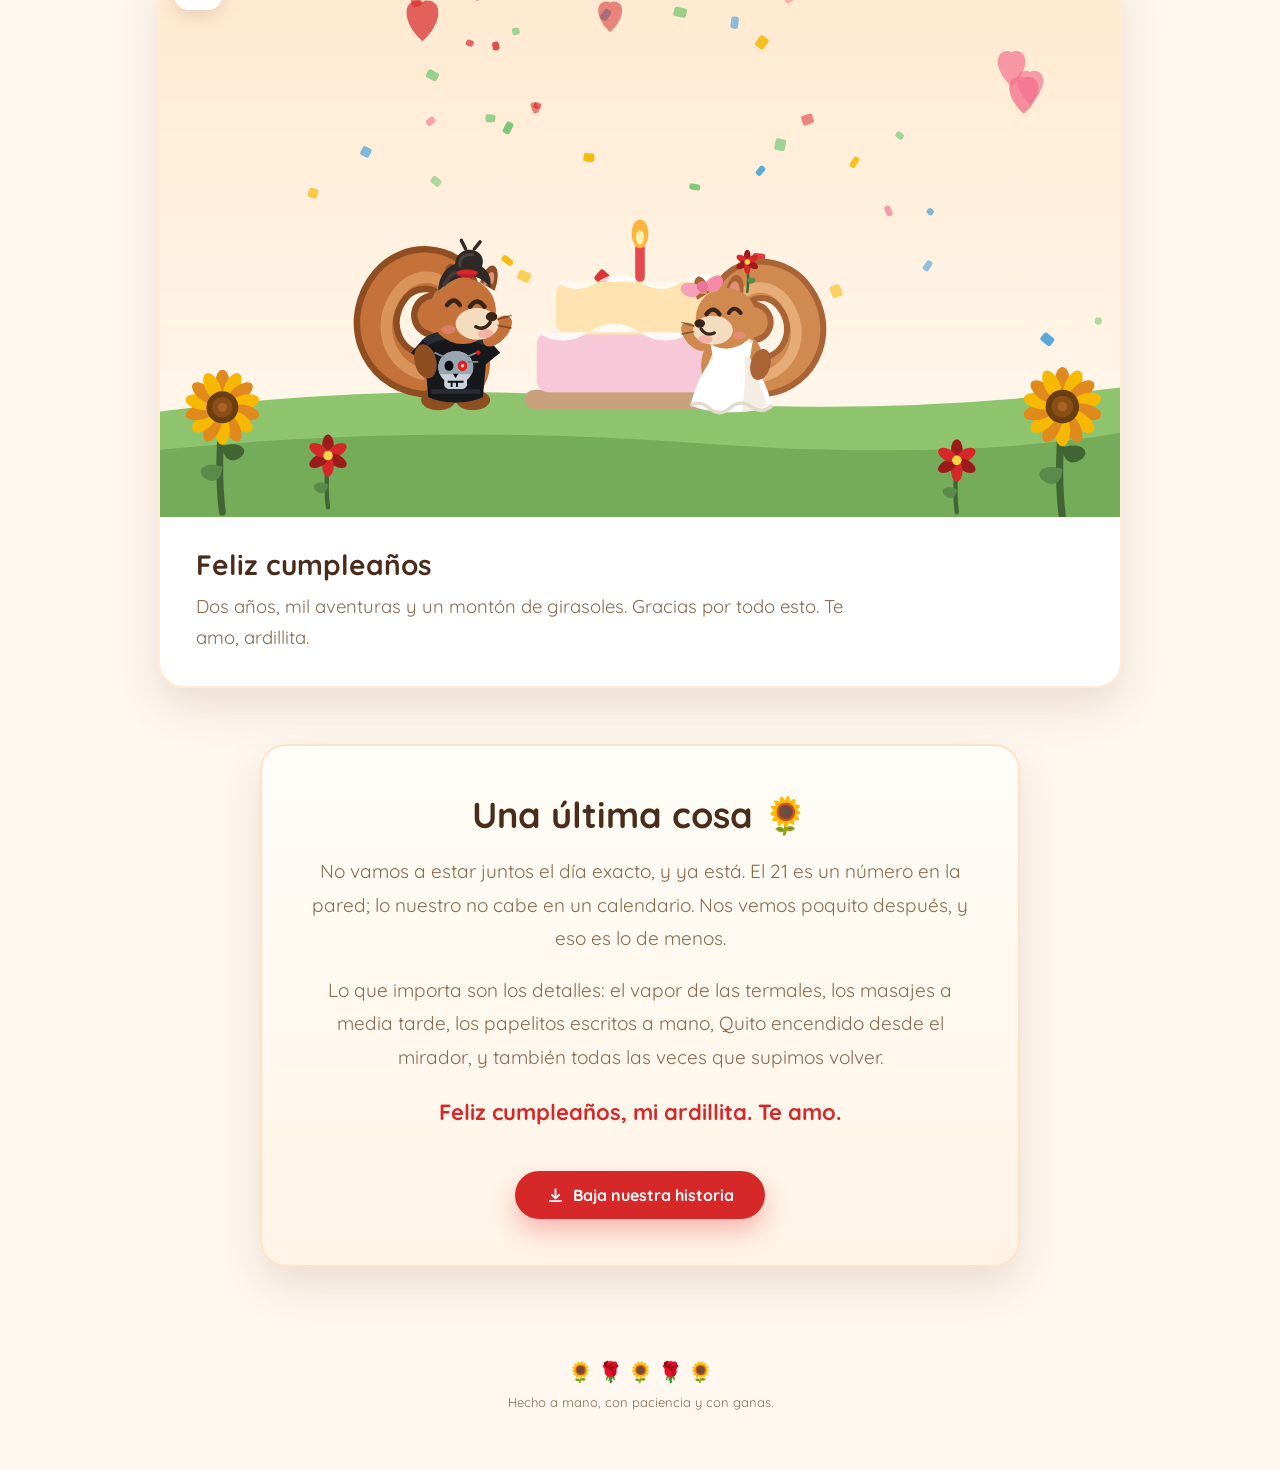
==== commit d18a7dc5: "Foto en la pantalla del contador El candado ahora puede mostrar una foto enmarcada encima de la cuen" ====
--- a/index.html
+++ b/index.html
@@ -30,6 +30,7 @@
 <!-- ============ CANDADO: se abre el 21 a las 00:00 ============ -->
 <section id="candado">
   <div class="caja">
+    <div id="candado-foto"></div>
     <div id="candado-art" aria-hidden="true"></div>
     <h1 id="candado-titulo">Falta poquito</h1>
     <p>Esto se abre solito el <strong>21 de septiembre a las 00:00</strong>.<br>Ni un minuto antes. 🌻</p>
--- a/assets/styles.css
+++ b/assets/styles.css
@@ -219,3 +219,35 @@
 .boton svg{transition:transform .25s ease}
 .boton:hover svg{transform:translateY(3px)}
 .boton[data-ocupado]{opacity:.75;cursor:progress}
+
+/* ---------- Foto en la pantalla del contador ---------- */
+#candado-foto{display:none}
+
+#candado.con-foto #candado-foto{
+  display:block;position:relative;
+  width:min(250px,60vw);margin:0 auto 18px;
+}
+#candado.con-foto #candado-foto::before{
+  content:'';position:absolute;inset:-26px;border-radius:50%;
+  background:radial-gradient(closest-side,#FFD9B8 0%,rgba(255,217,184,0) 72%);
+  z-index:0;
+}
+#candado.con-foto #candado-foto img{
+  position:relative;z-index:1;
+  width:100%;aspect-ratio:3/4;object-fit:cover;object-position:center 28%;
+  border-radius:28px;border:7px solid #fff;
+  box-shadow:0 22px 50px rgba(122,82,48,.26);
+  transform:rotate(-1.4deg);
+}
+/* el girasol pasa a ser un adorno de la esquina */
+#candado.con-foto #candado-art{
+  position:absolute;z-index:2;
+  right:-34px;bottom:-26px;width:118px;margin:0;pointer-events:none;
+  filter:drop-shadow(0 8px 16px rgba(122,82,48,.25));
+}
+#candado.con-foto h1{margin-top:.1em}
+
+@media (max-width:420px){
+  #candado.con-foto #candado-foto{width:min(215px,58vw);margin-bottom:14px}
+  #candado.con-foto #candado-art{width:92px;right:-22px;bottom:-18px}
+}
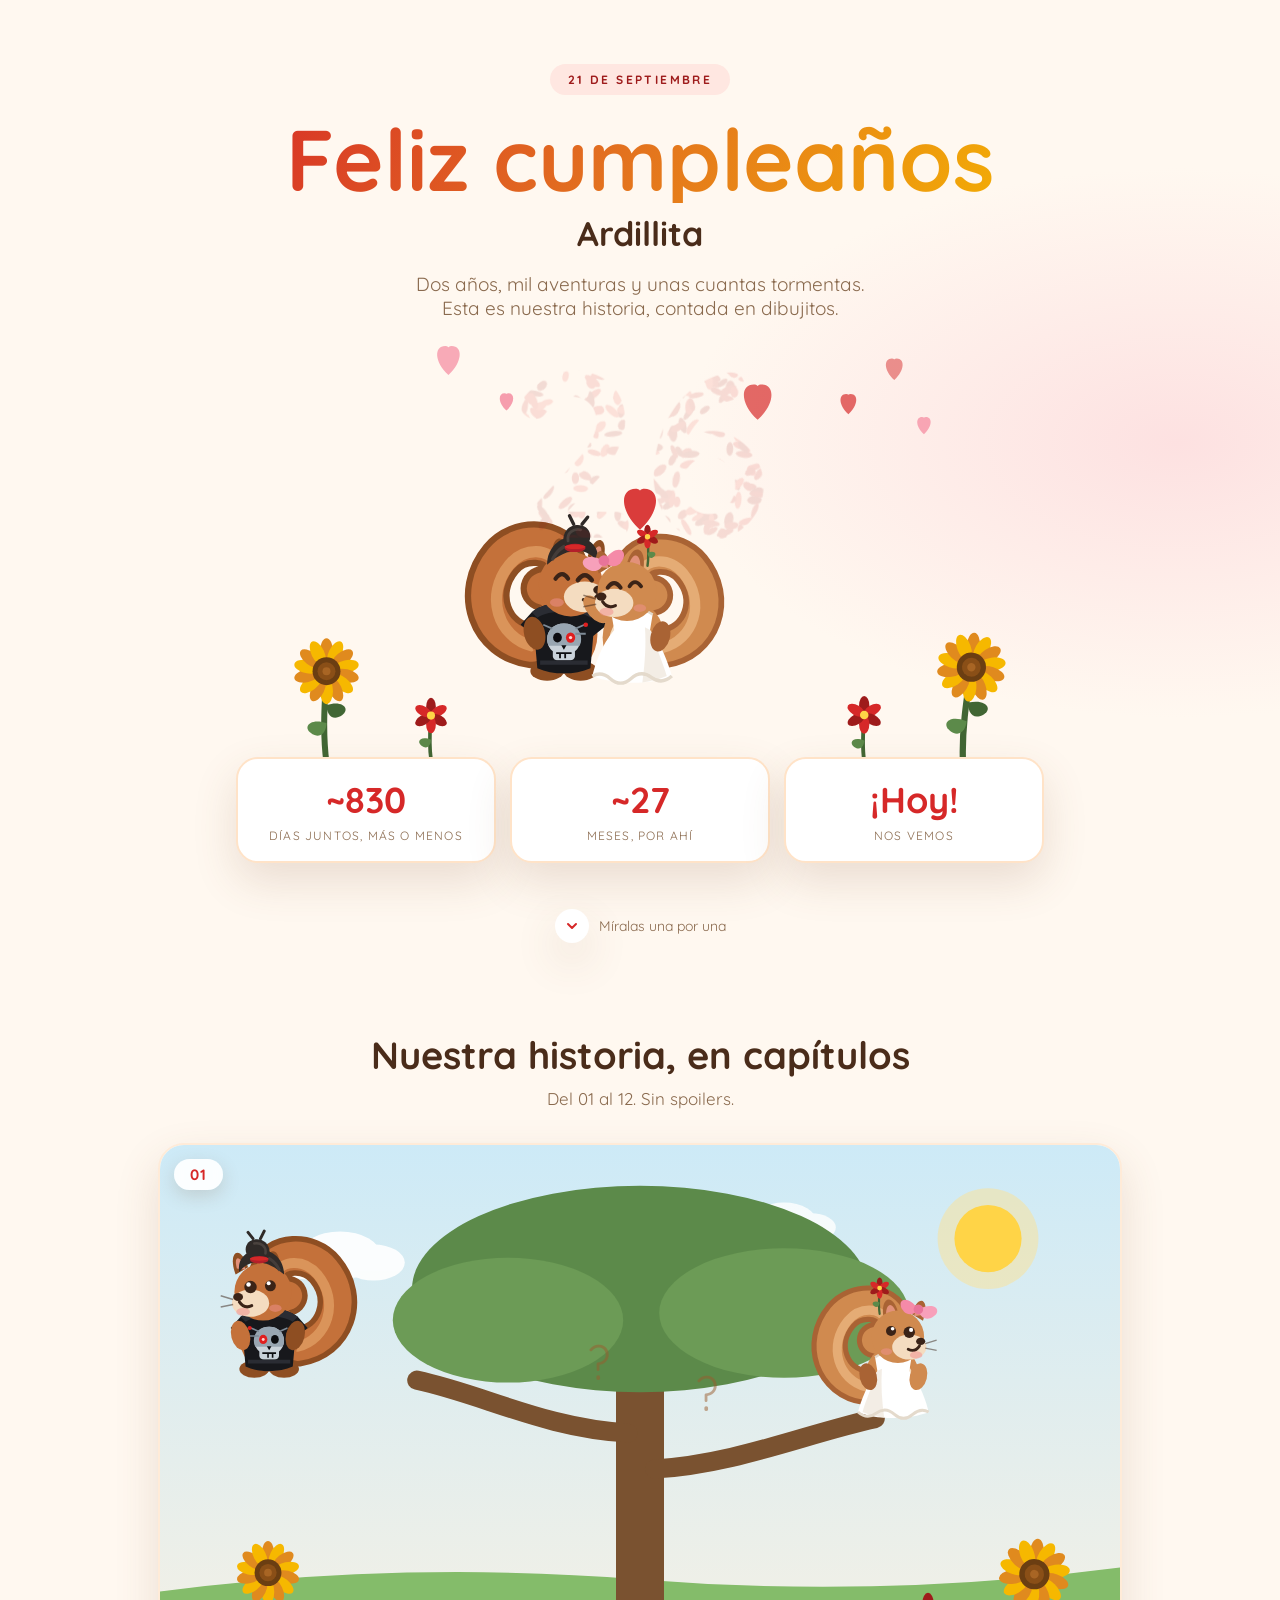
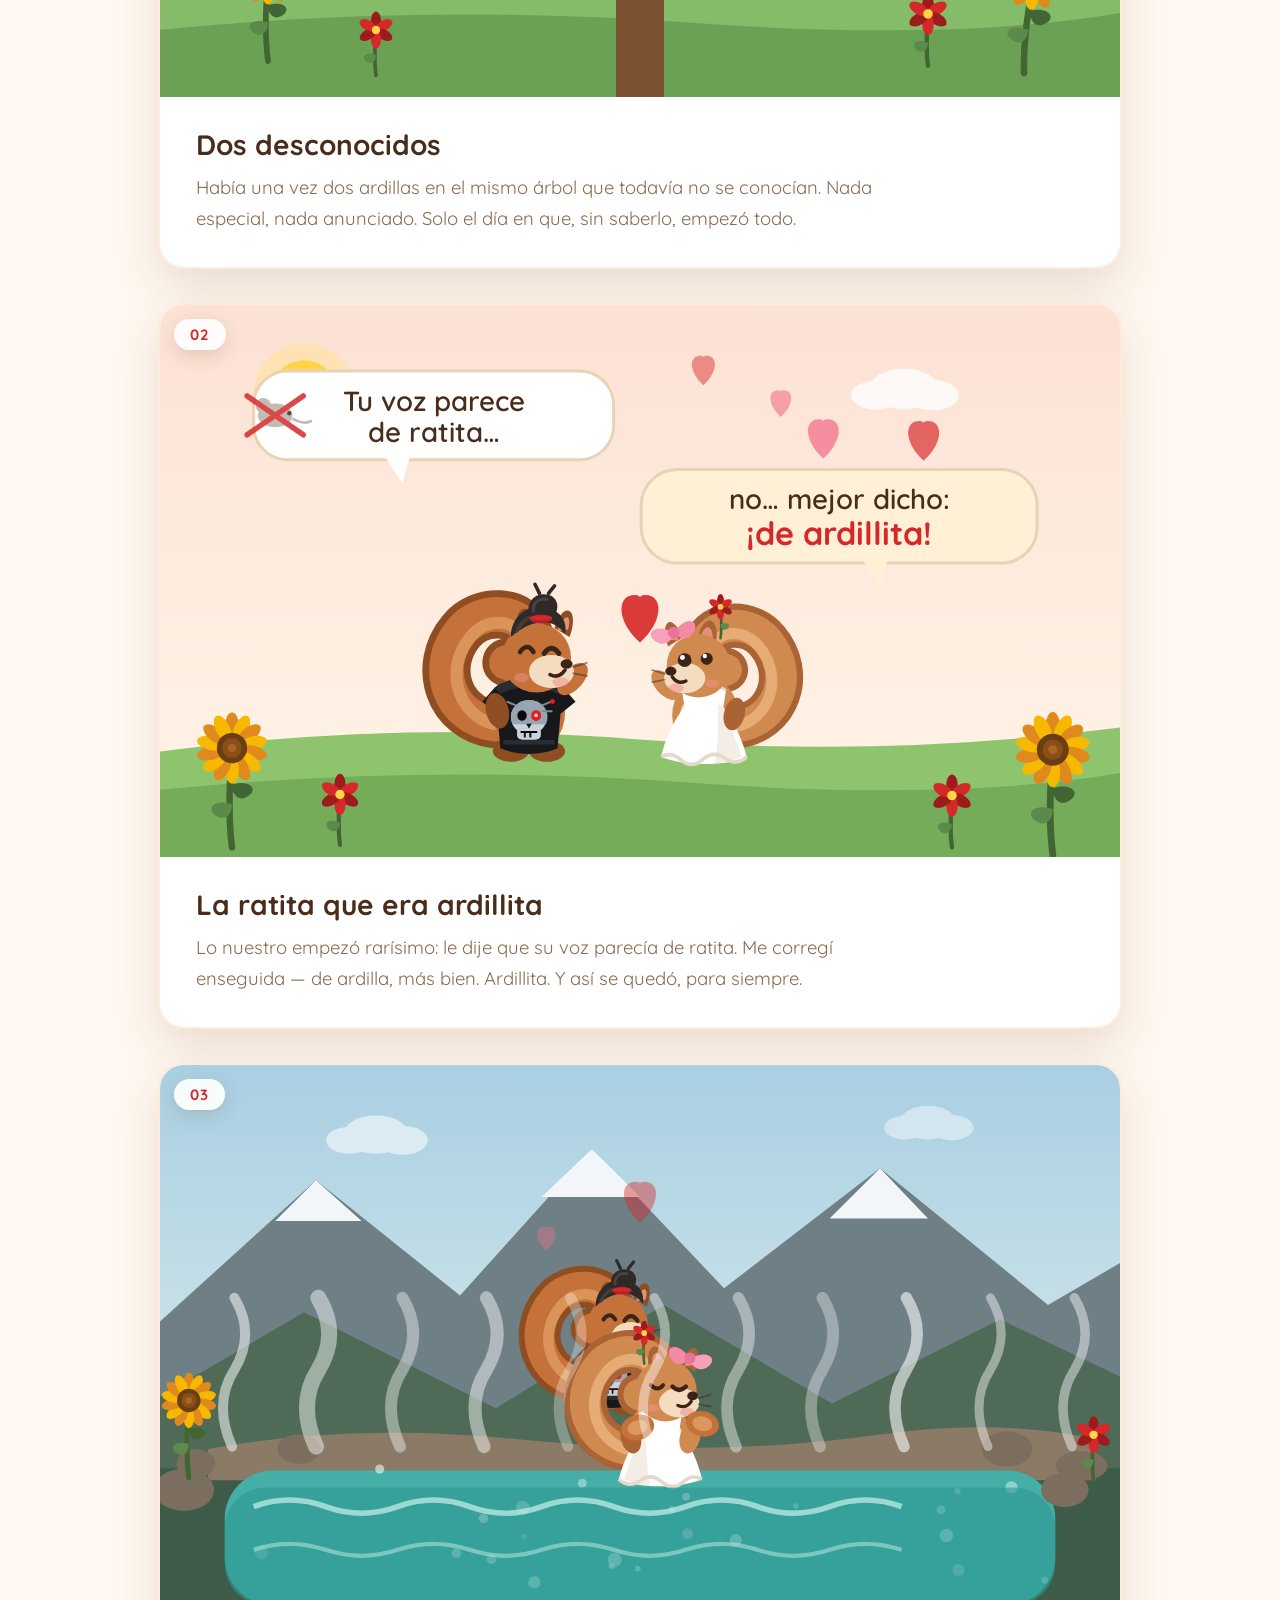
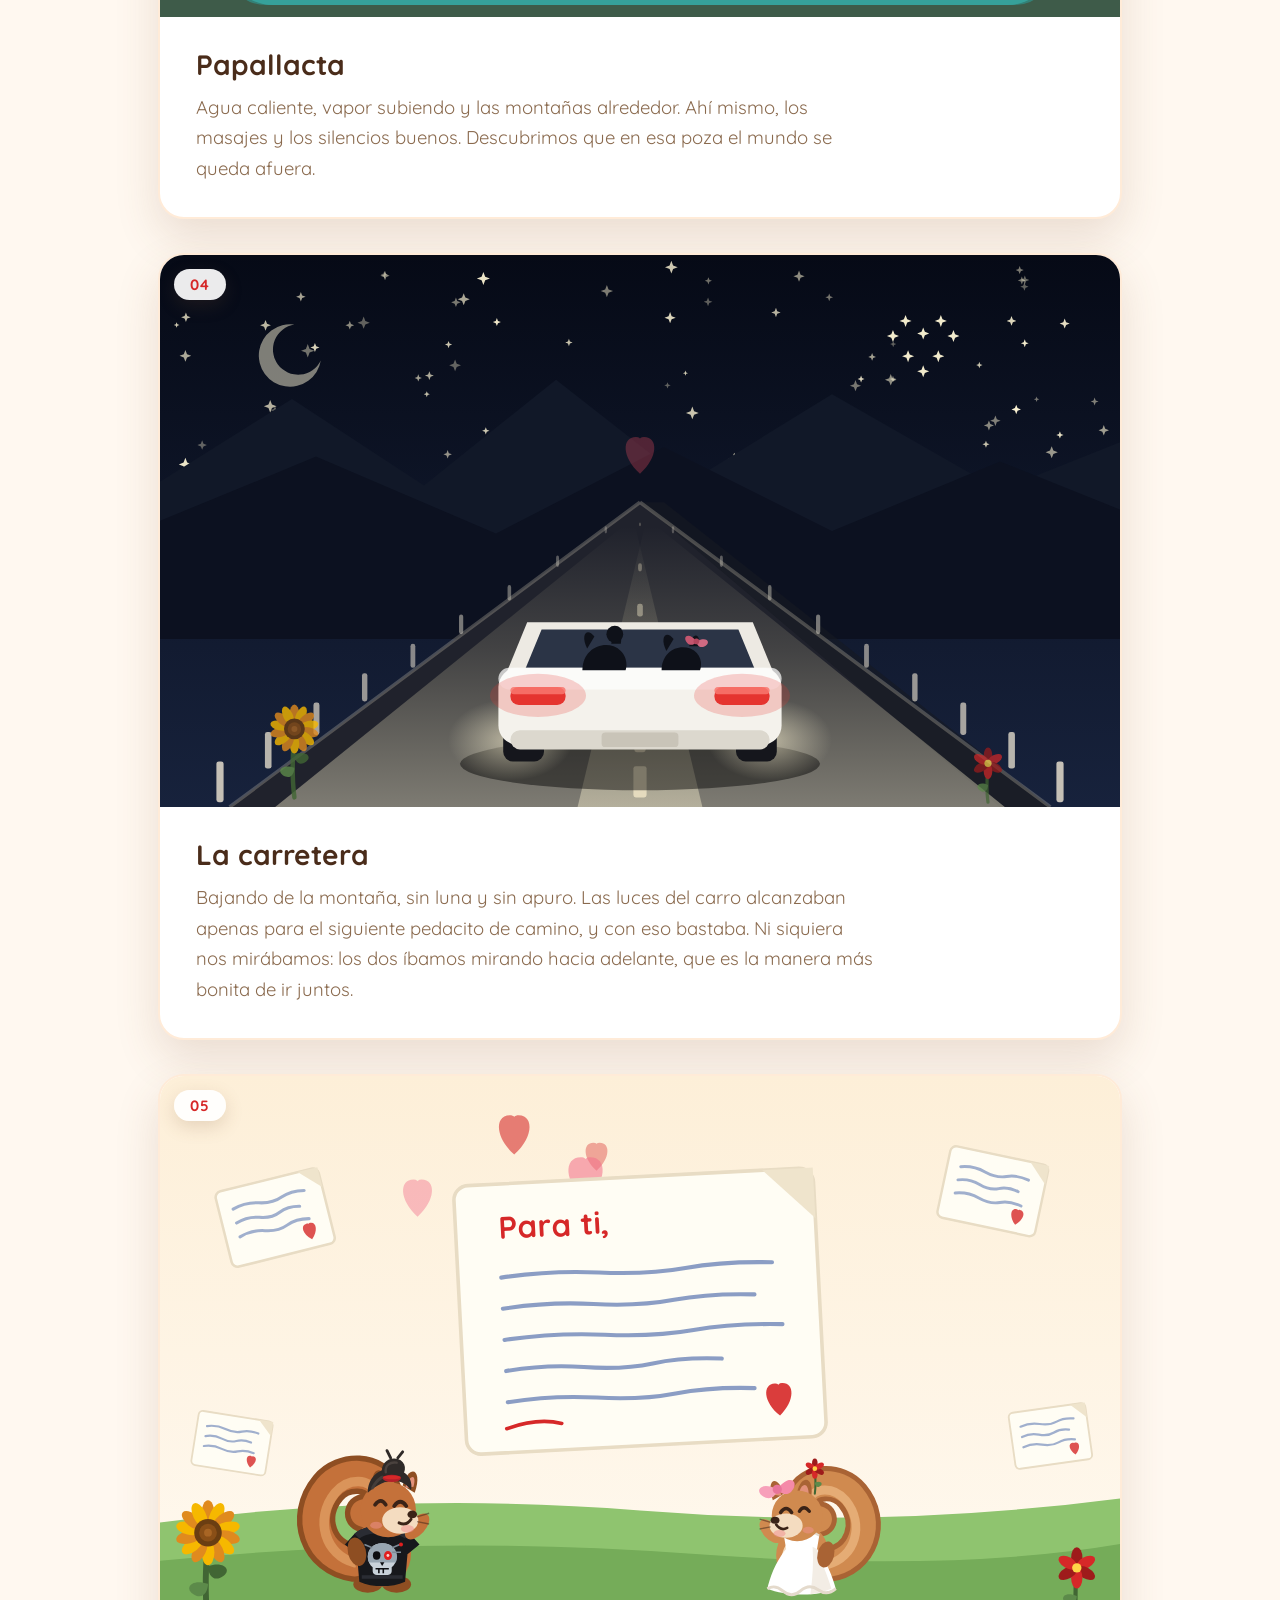
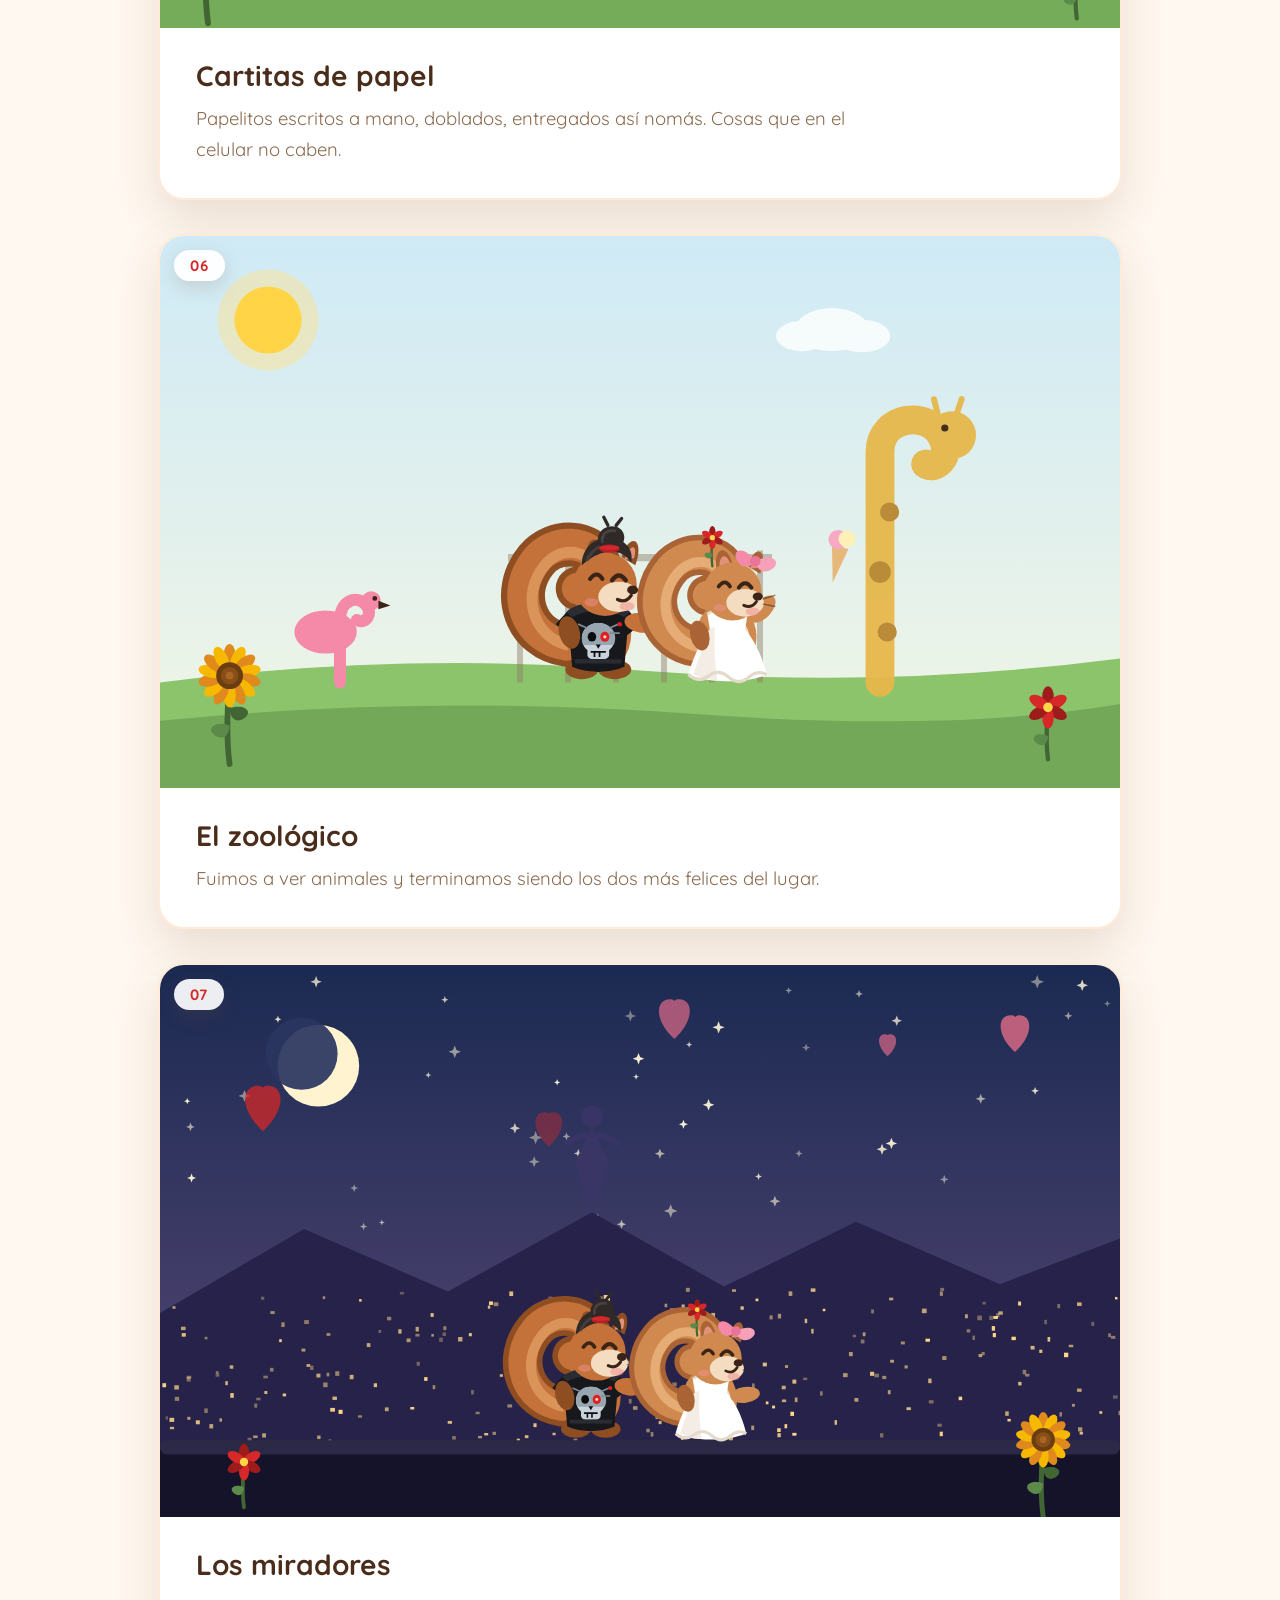
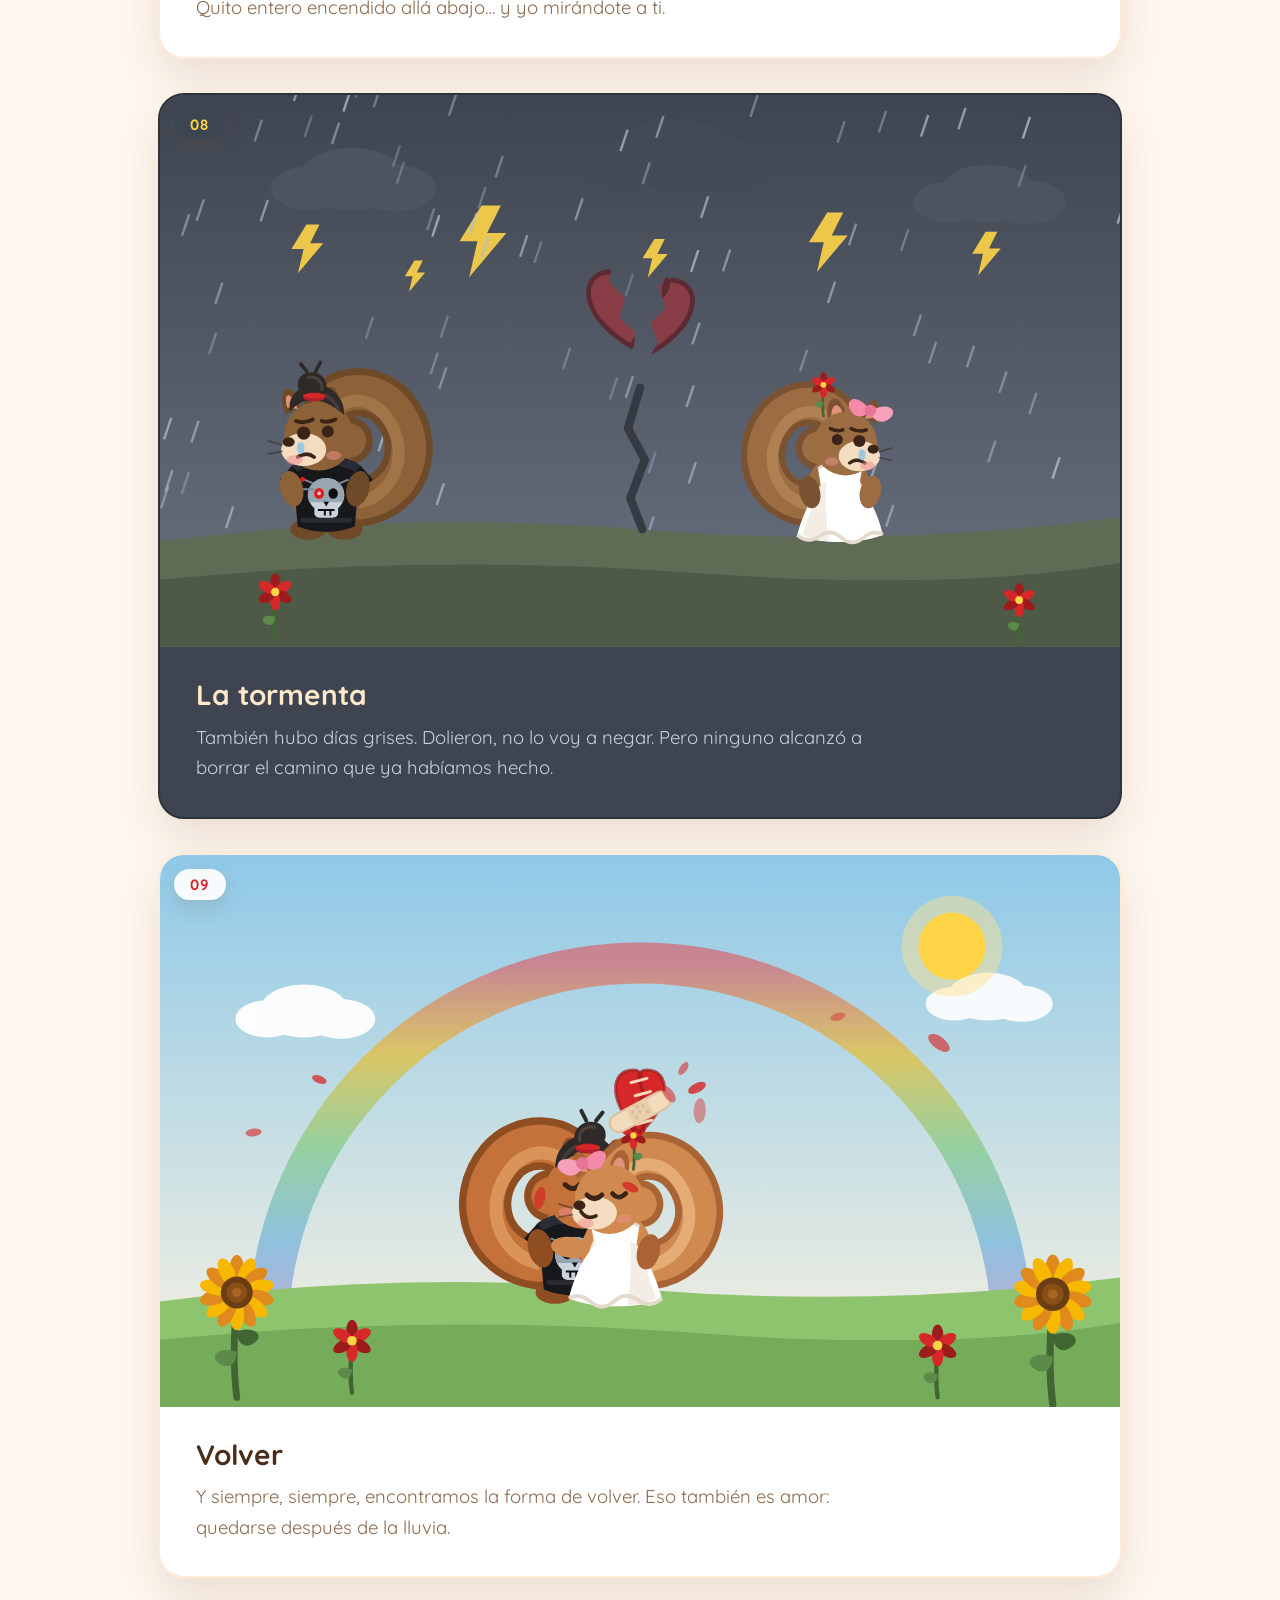
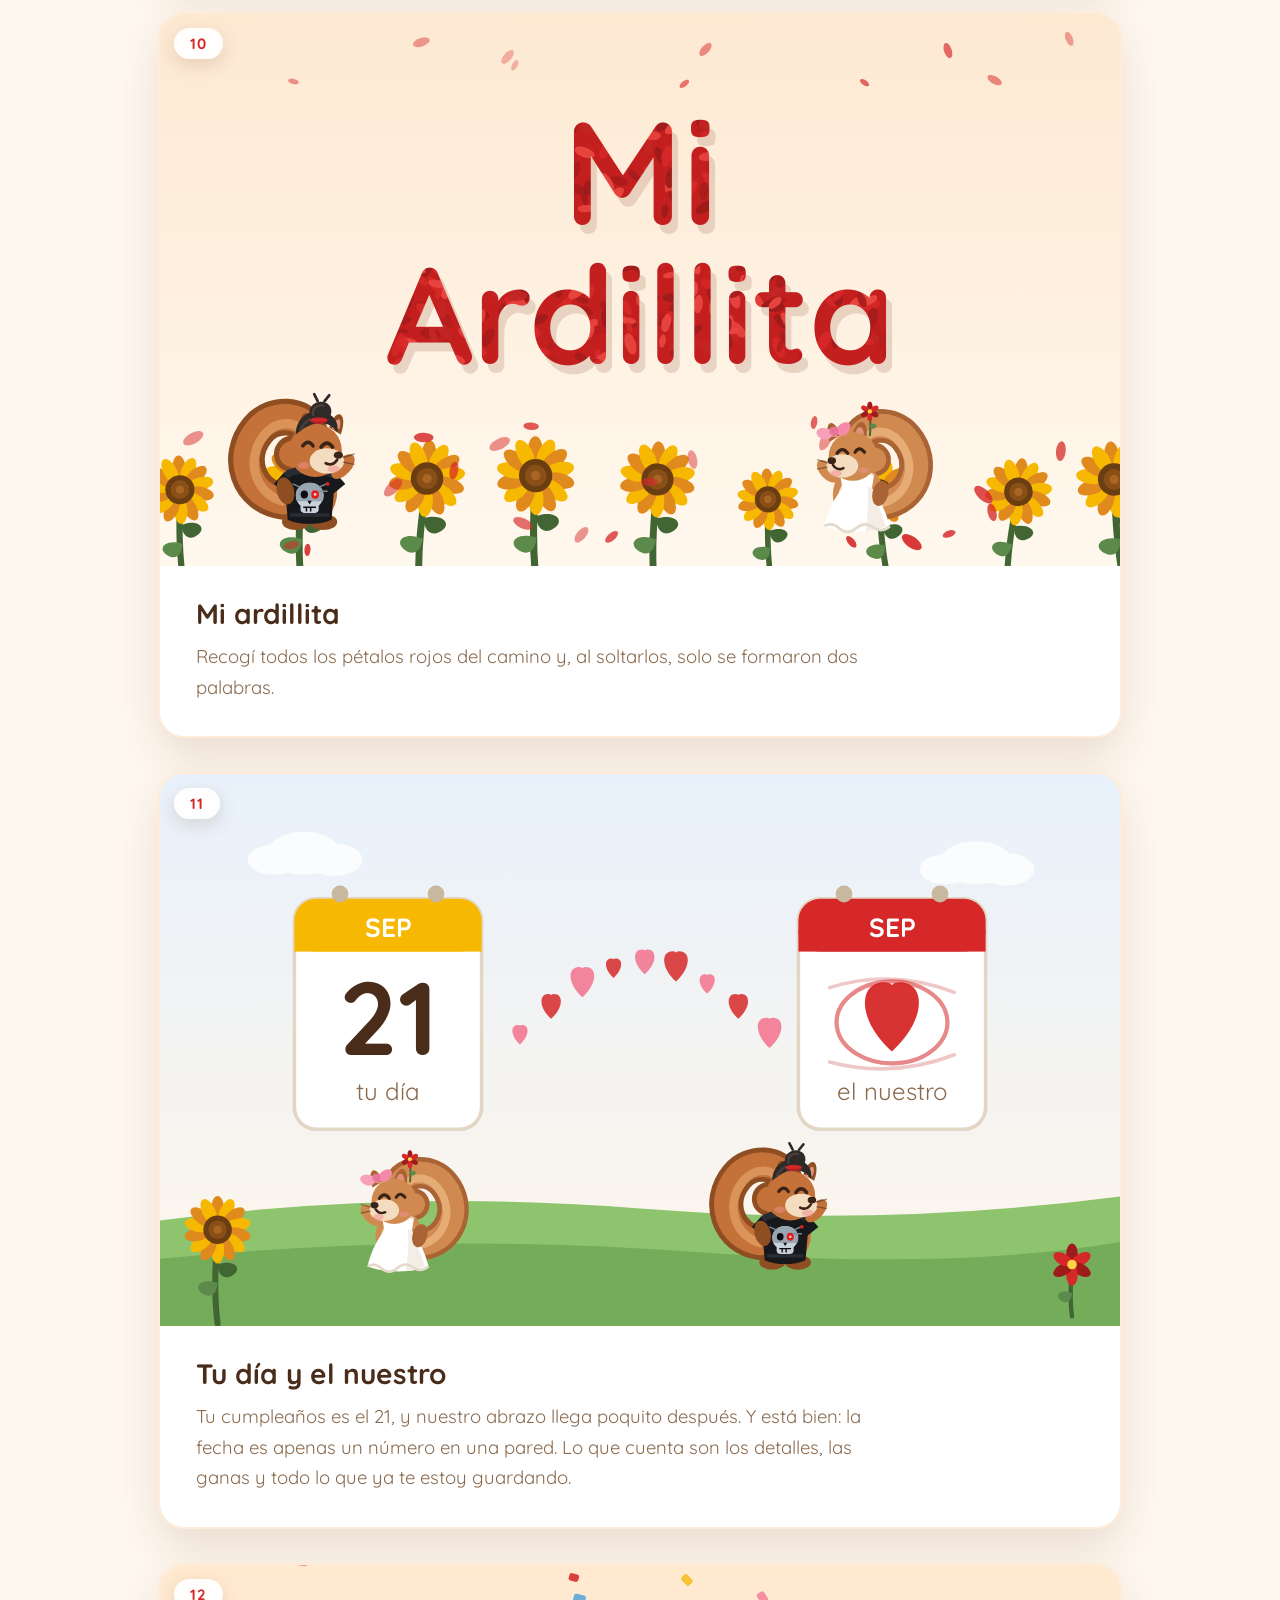
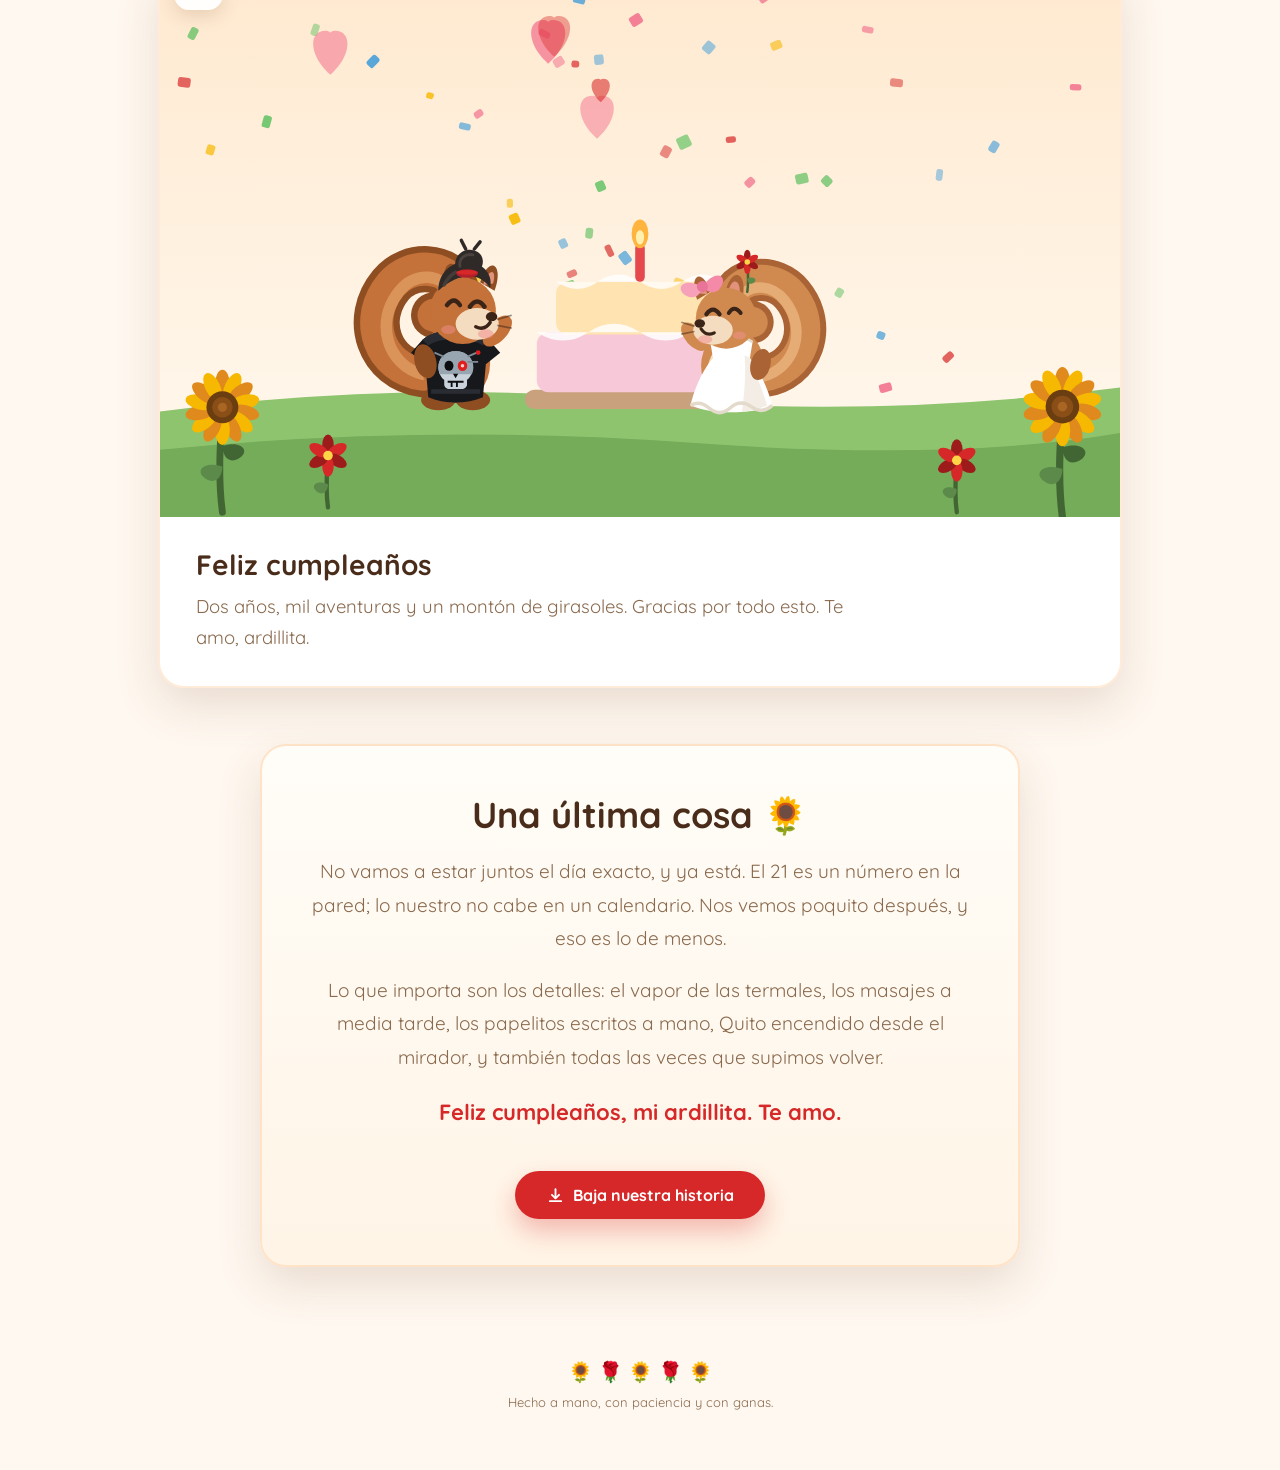
==== commit ded4e6d2: "Página /counter y módulo de visitas, todavía sin registrar nada GitHub Pages es estático y no ve la " ====
--- a/index.html
+++ b/index.html
@@ -118,6 +118,7 @@
   Hecho a mano, con paciencia y con ganas.
 </footer>
 
+<script src="assets/visitas.js"></script>
 <script src="assets/art.js"></script>
 <script src="assets/datos.js"></script>
 <script src="assets/pdf.js"></script>
--- a/assets/styles.css
+++ b/assets/styles.css
@@ -234,7 +234,7 @@
 }
 #candado.con-foto #candado-foto img{
   position:relative;z-index:1;
-  width:100%;aspect-ratio:3/4;object-fit:cover;object-position:center 28%;
+  width:100%;aspect-ratio:3/4;object-fit:cover;object-position:center;
   border-radius:28px;border:7px solid #fff;
   box-shadow:0 22px 50px rgba(122,82,48,.26);
   transform:rotate(-1.4deg);
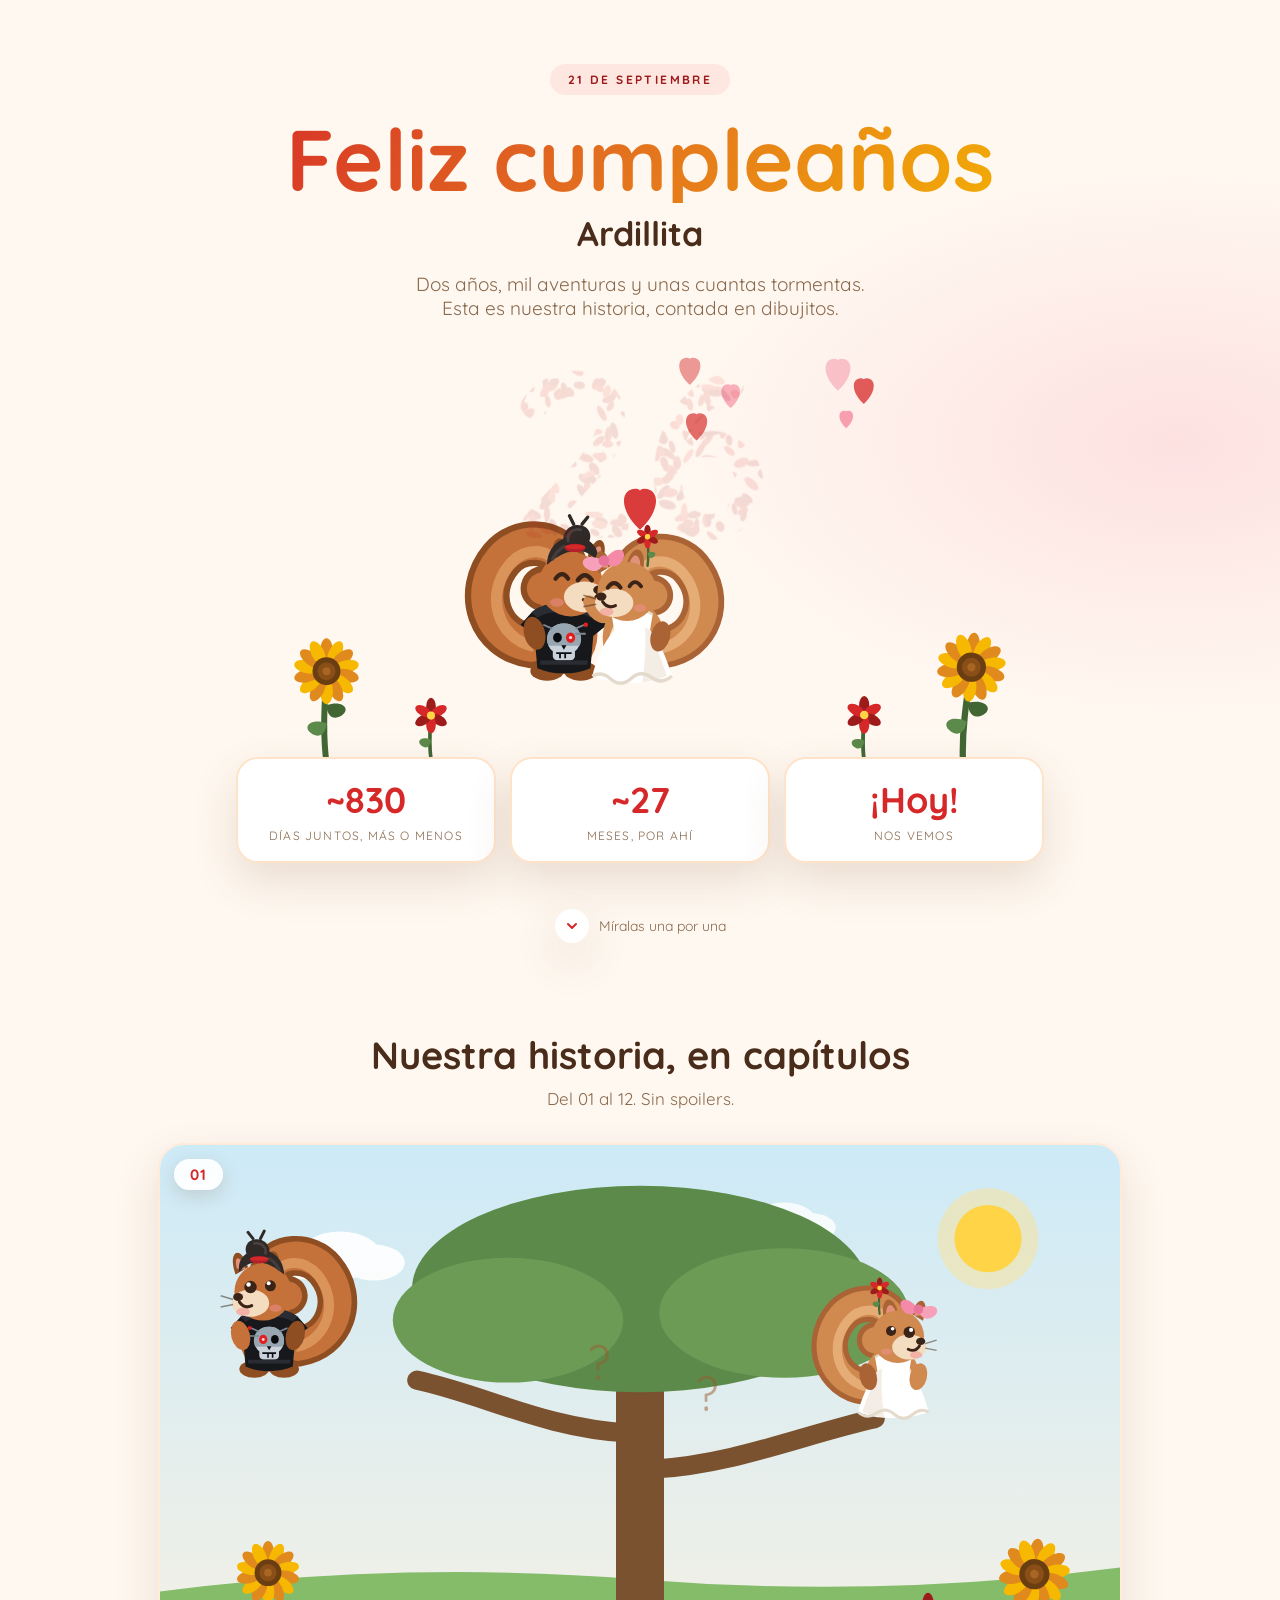
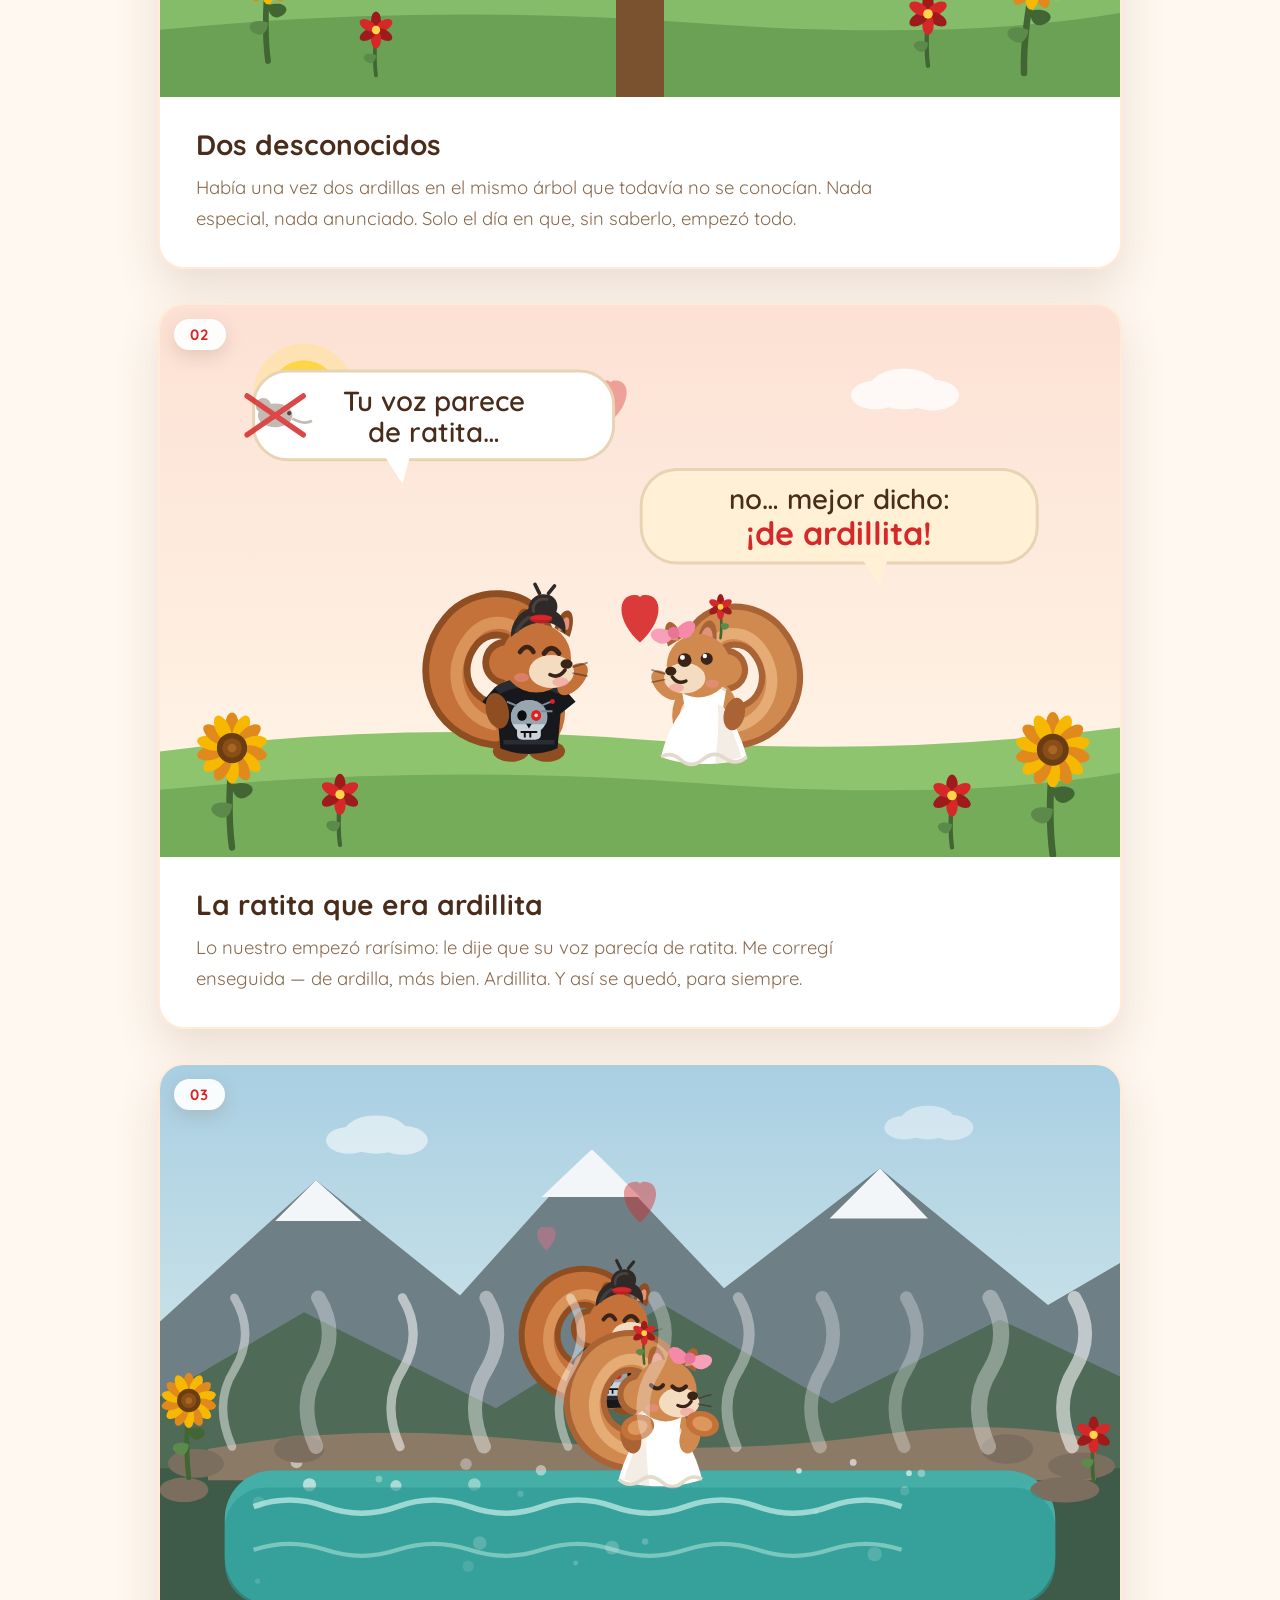
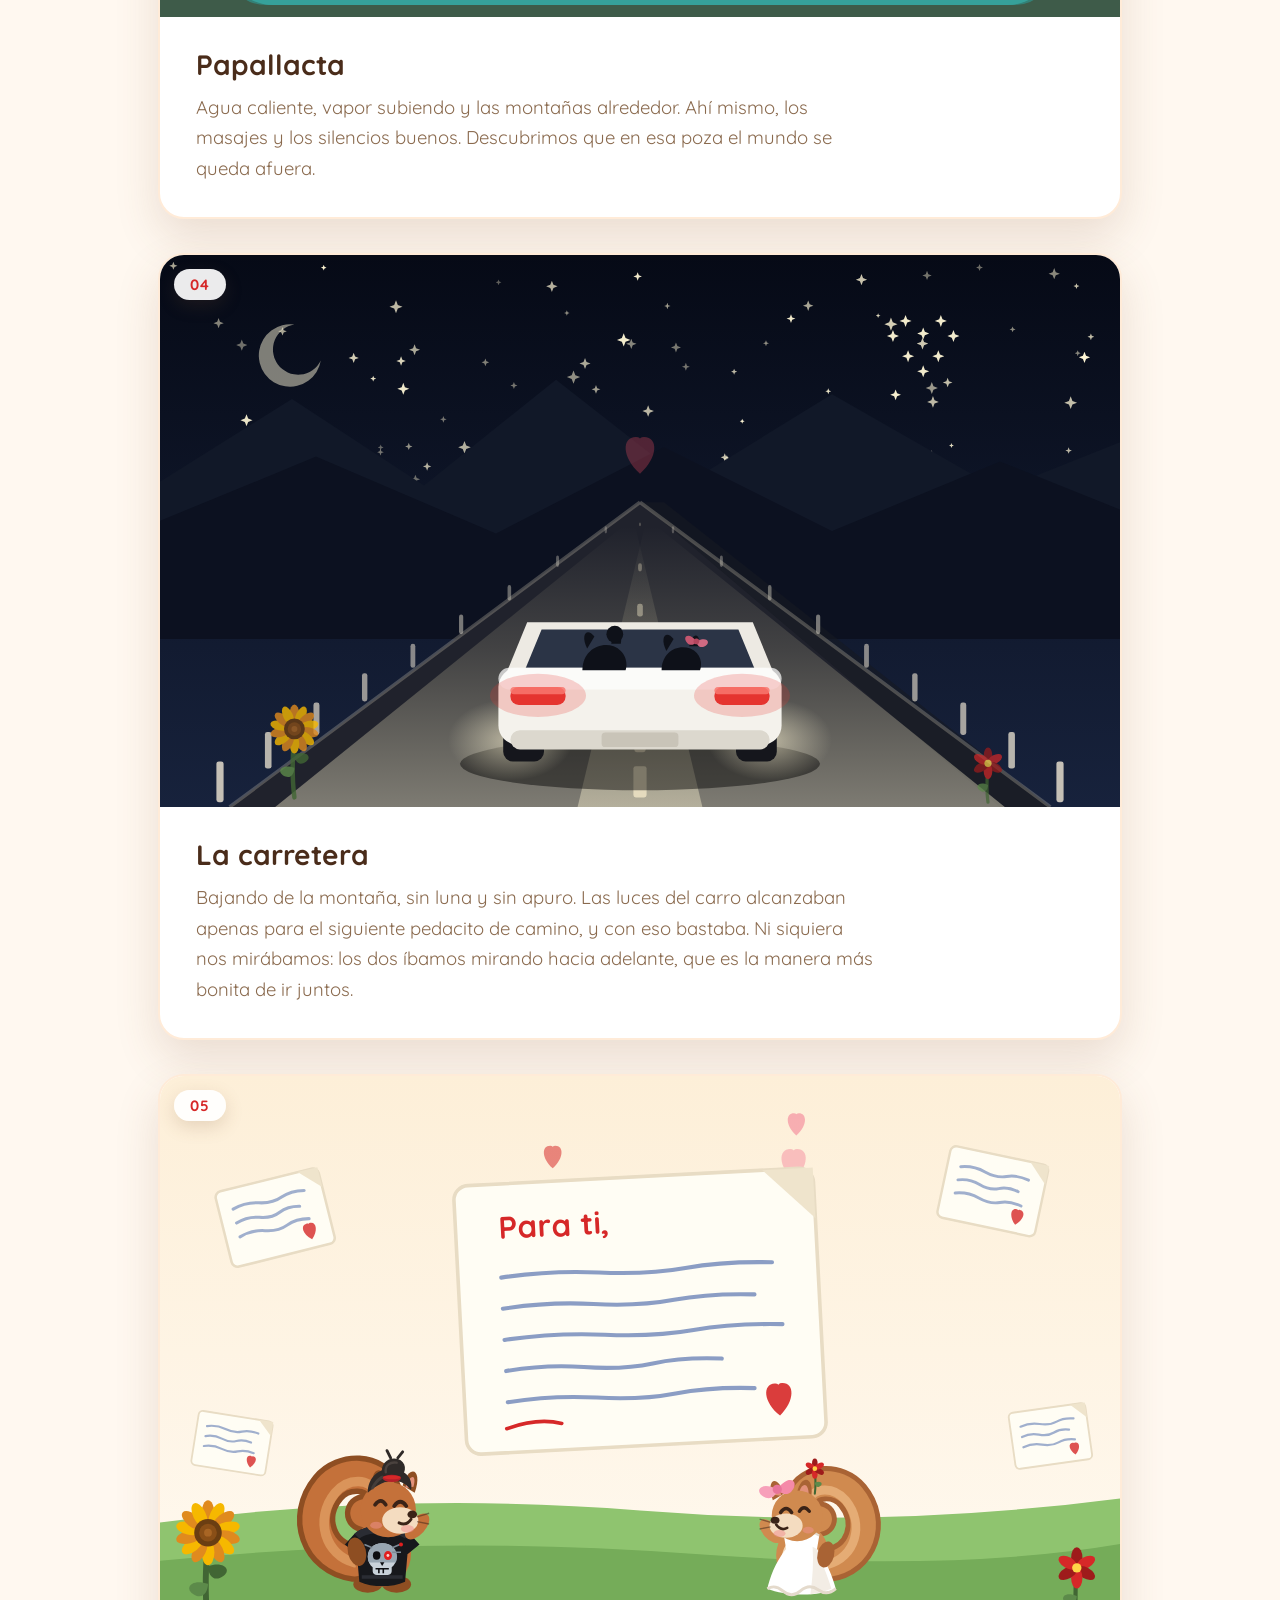
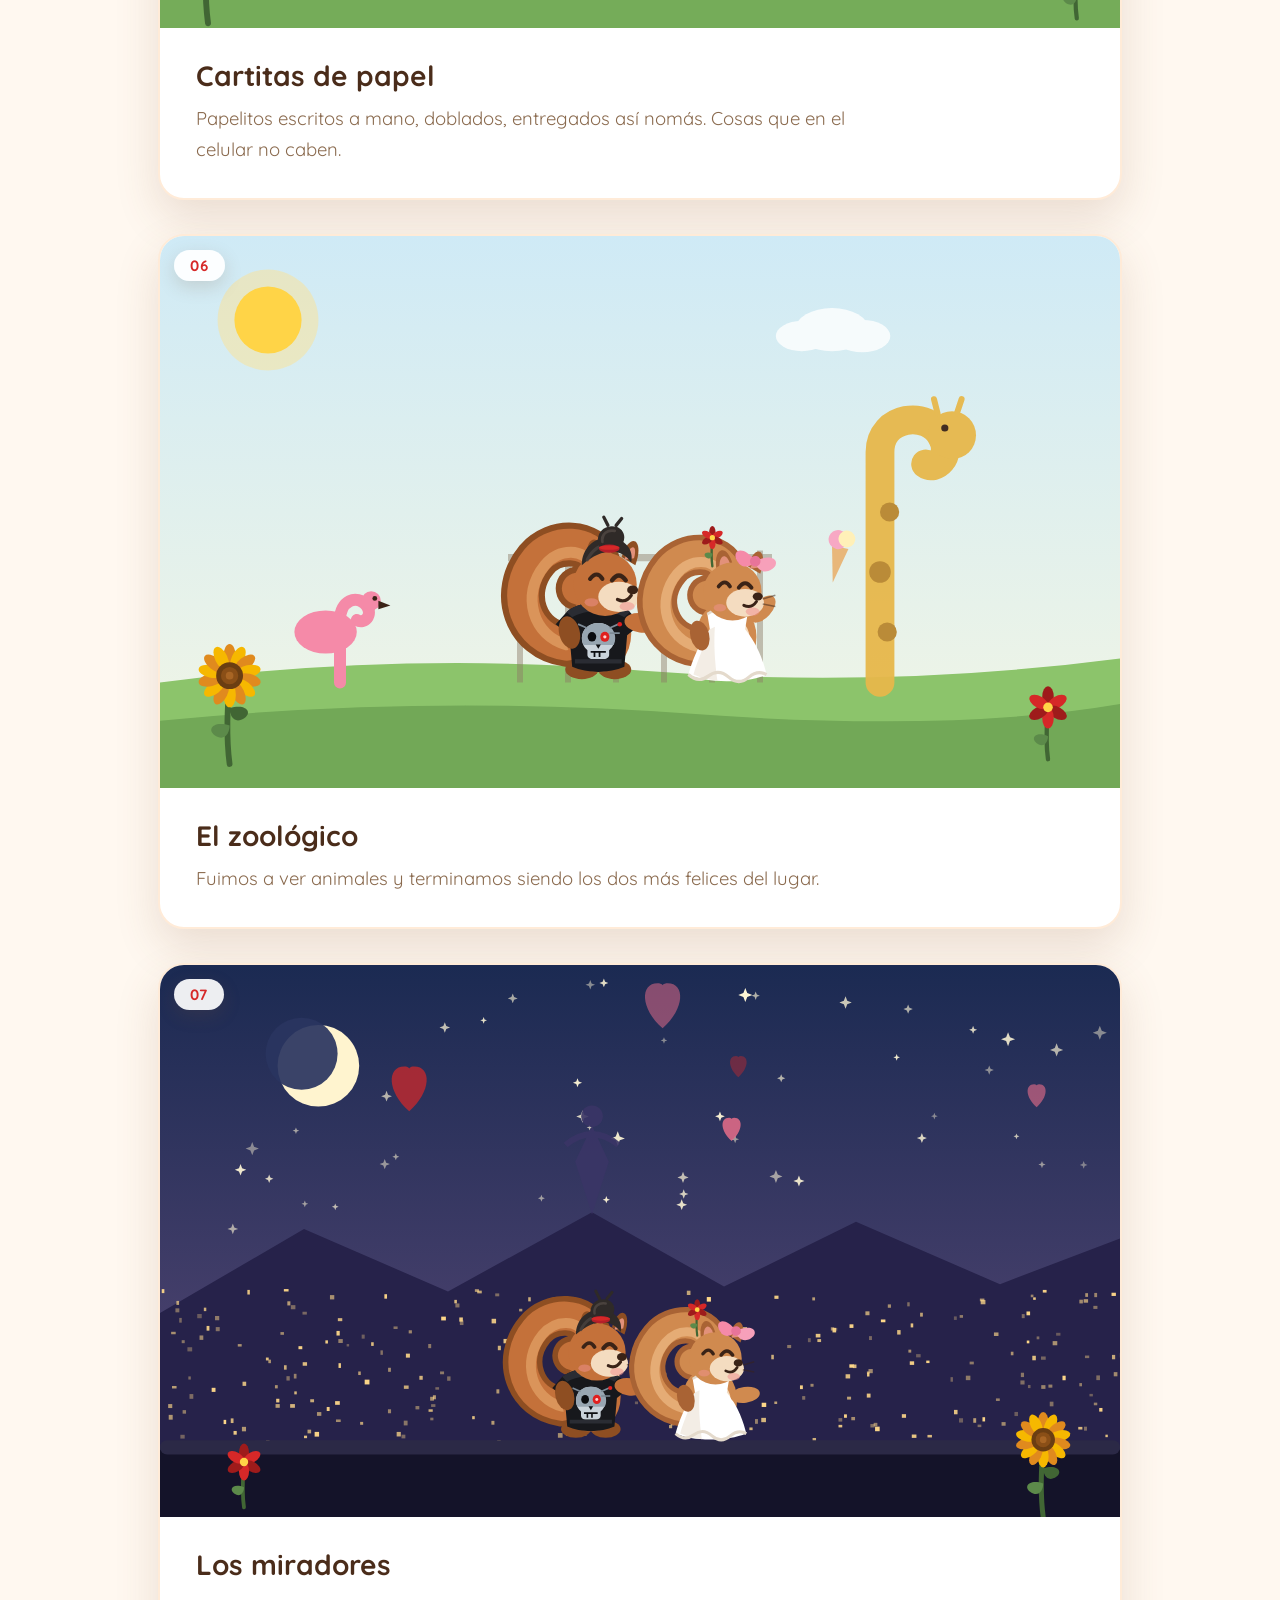
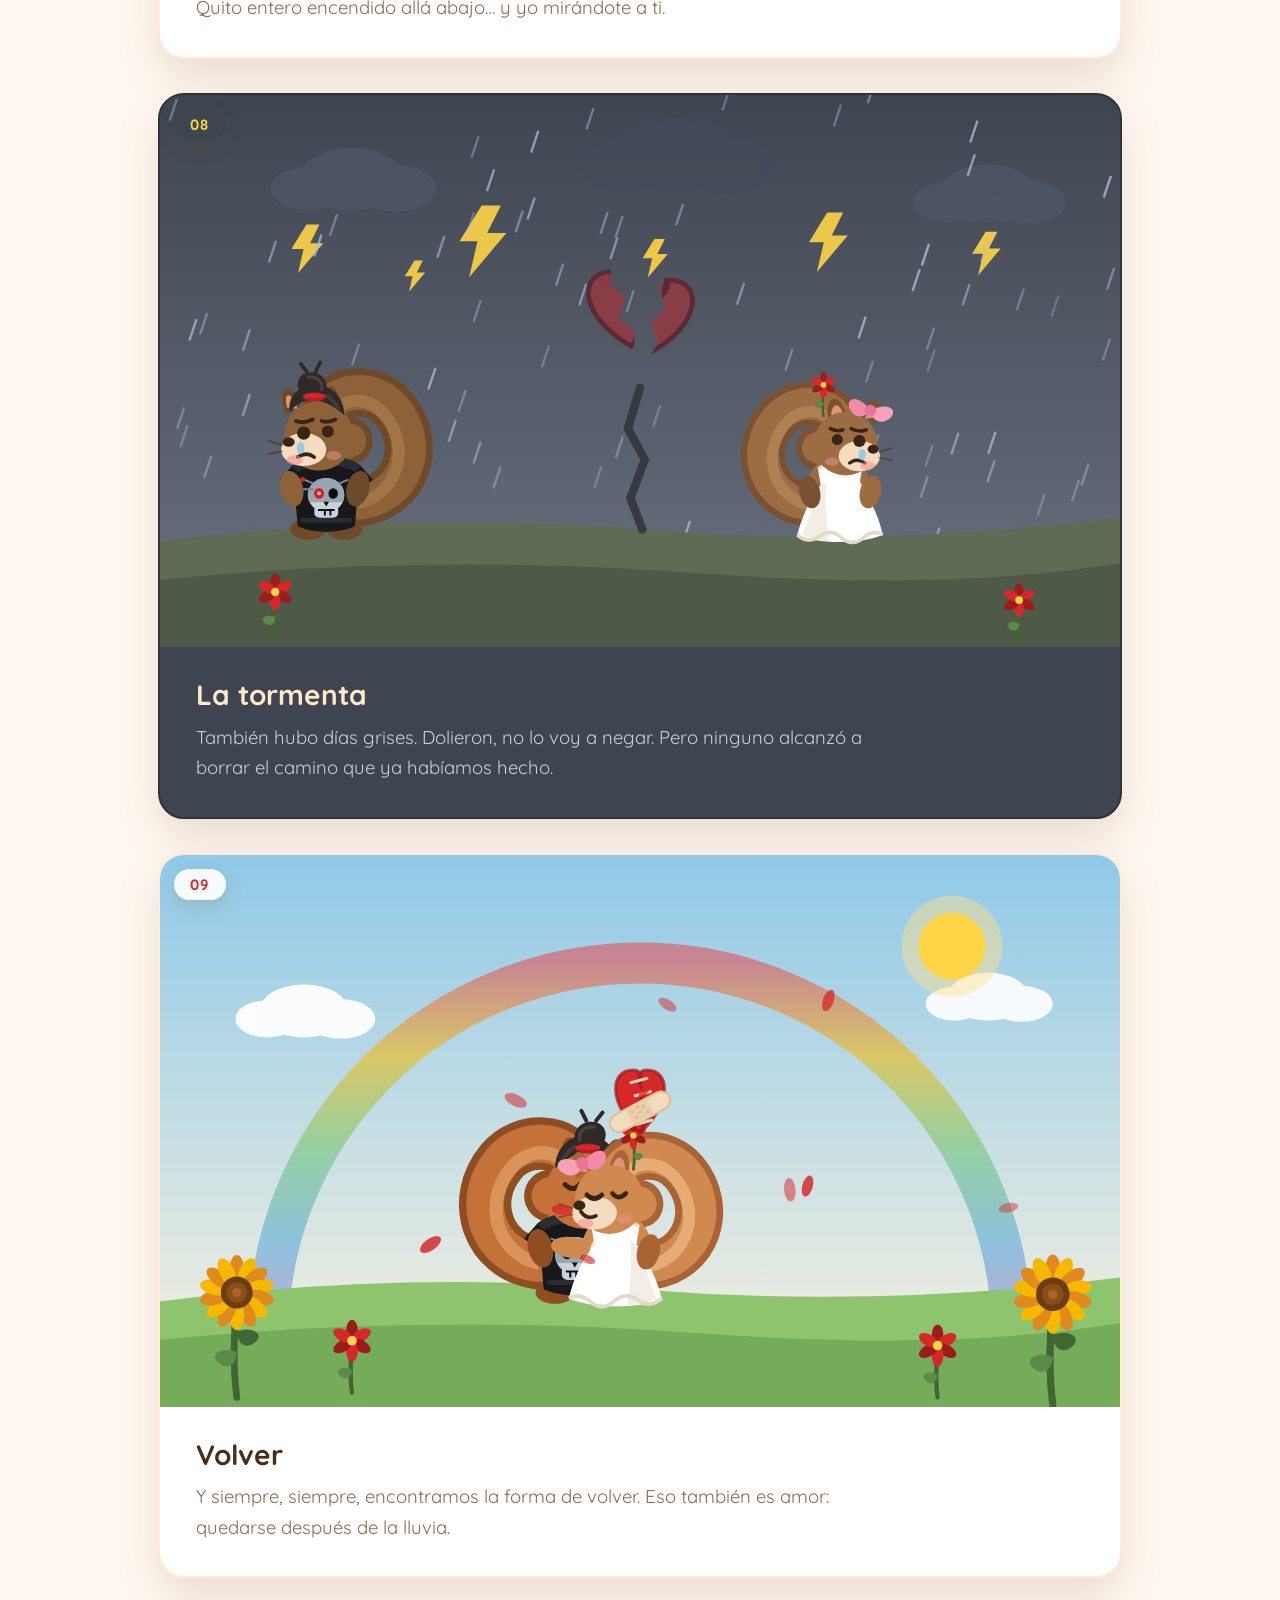
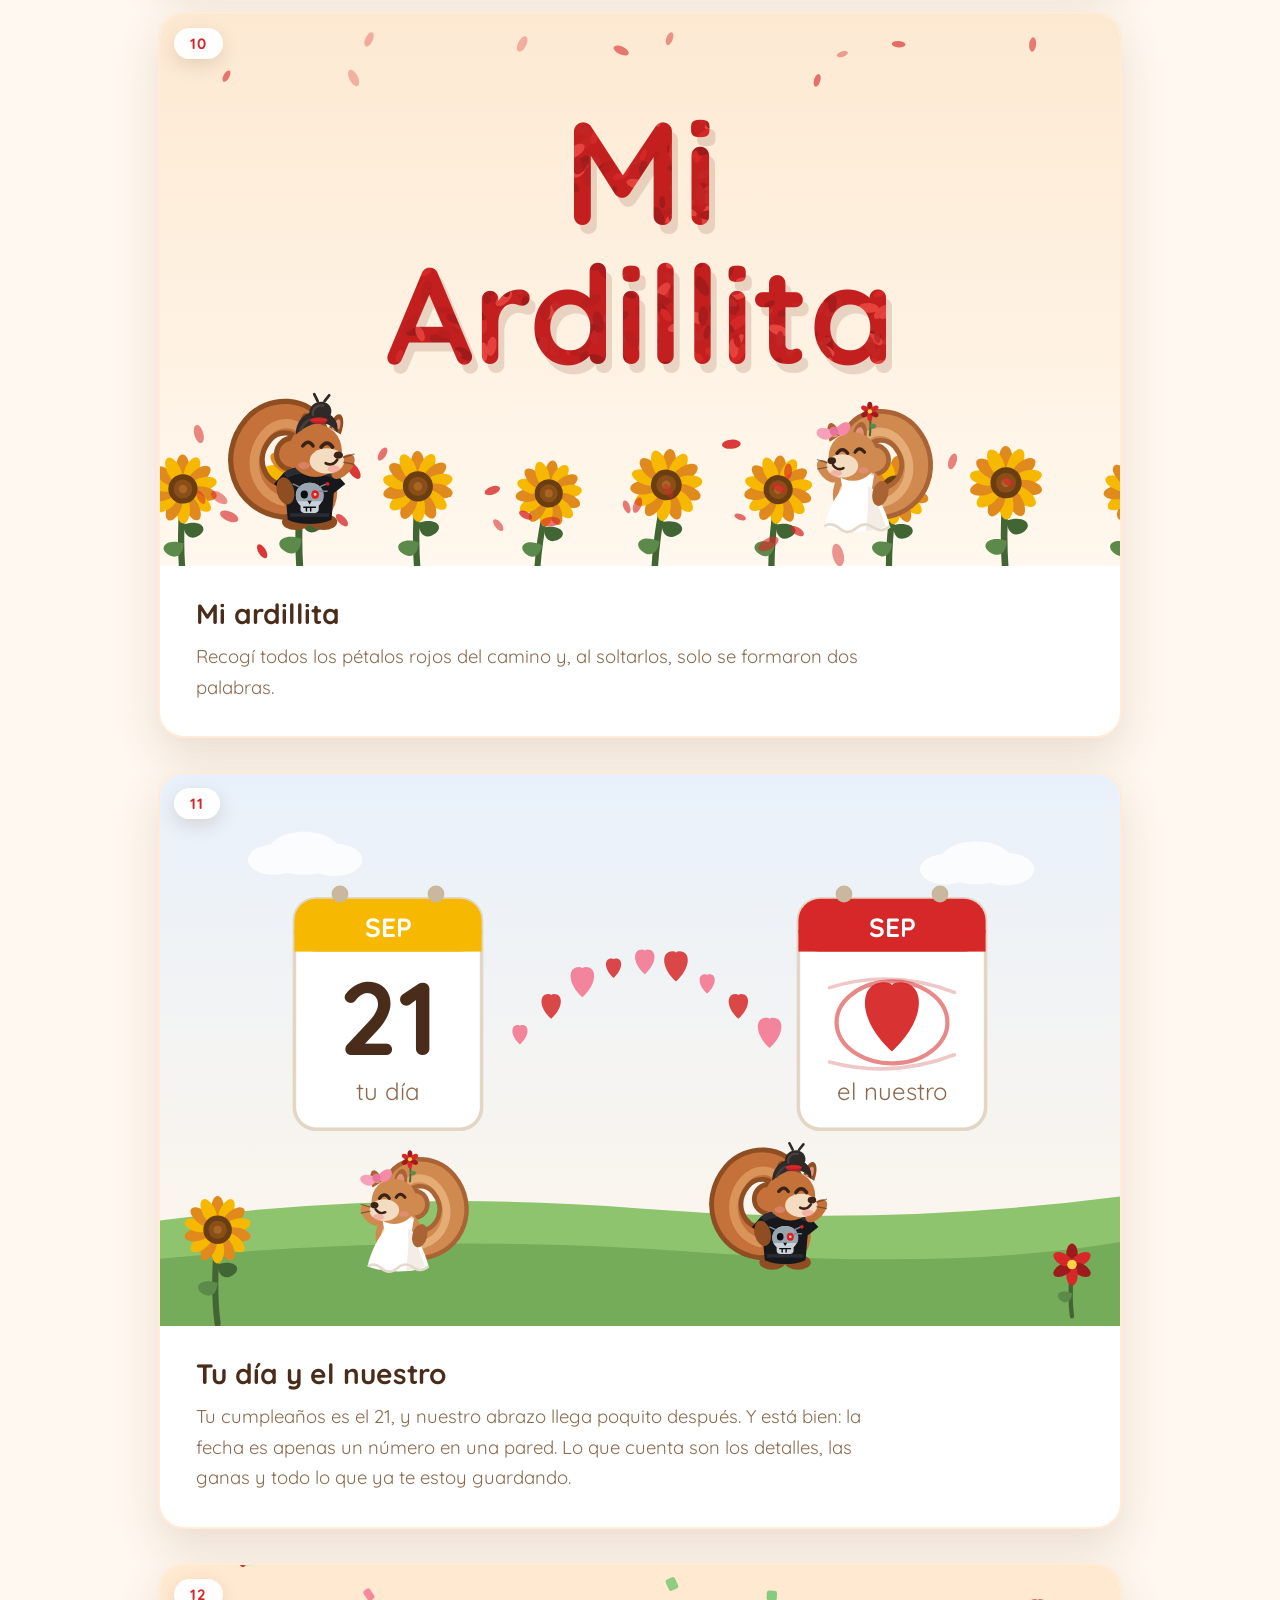
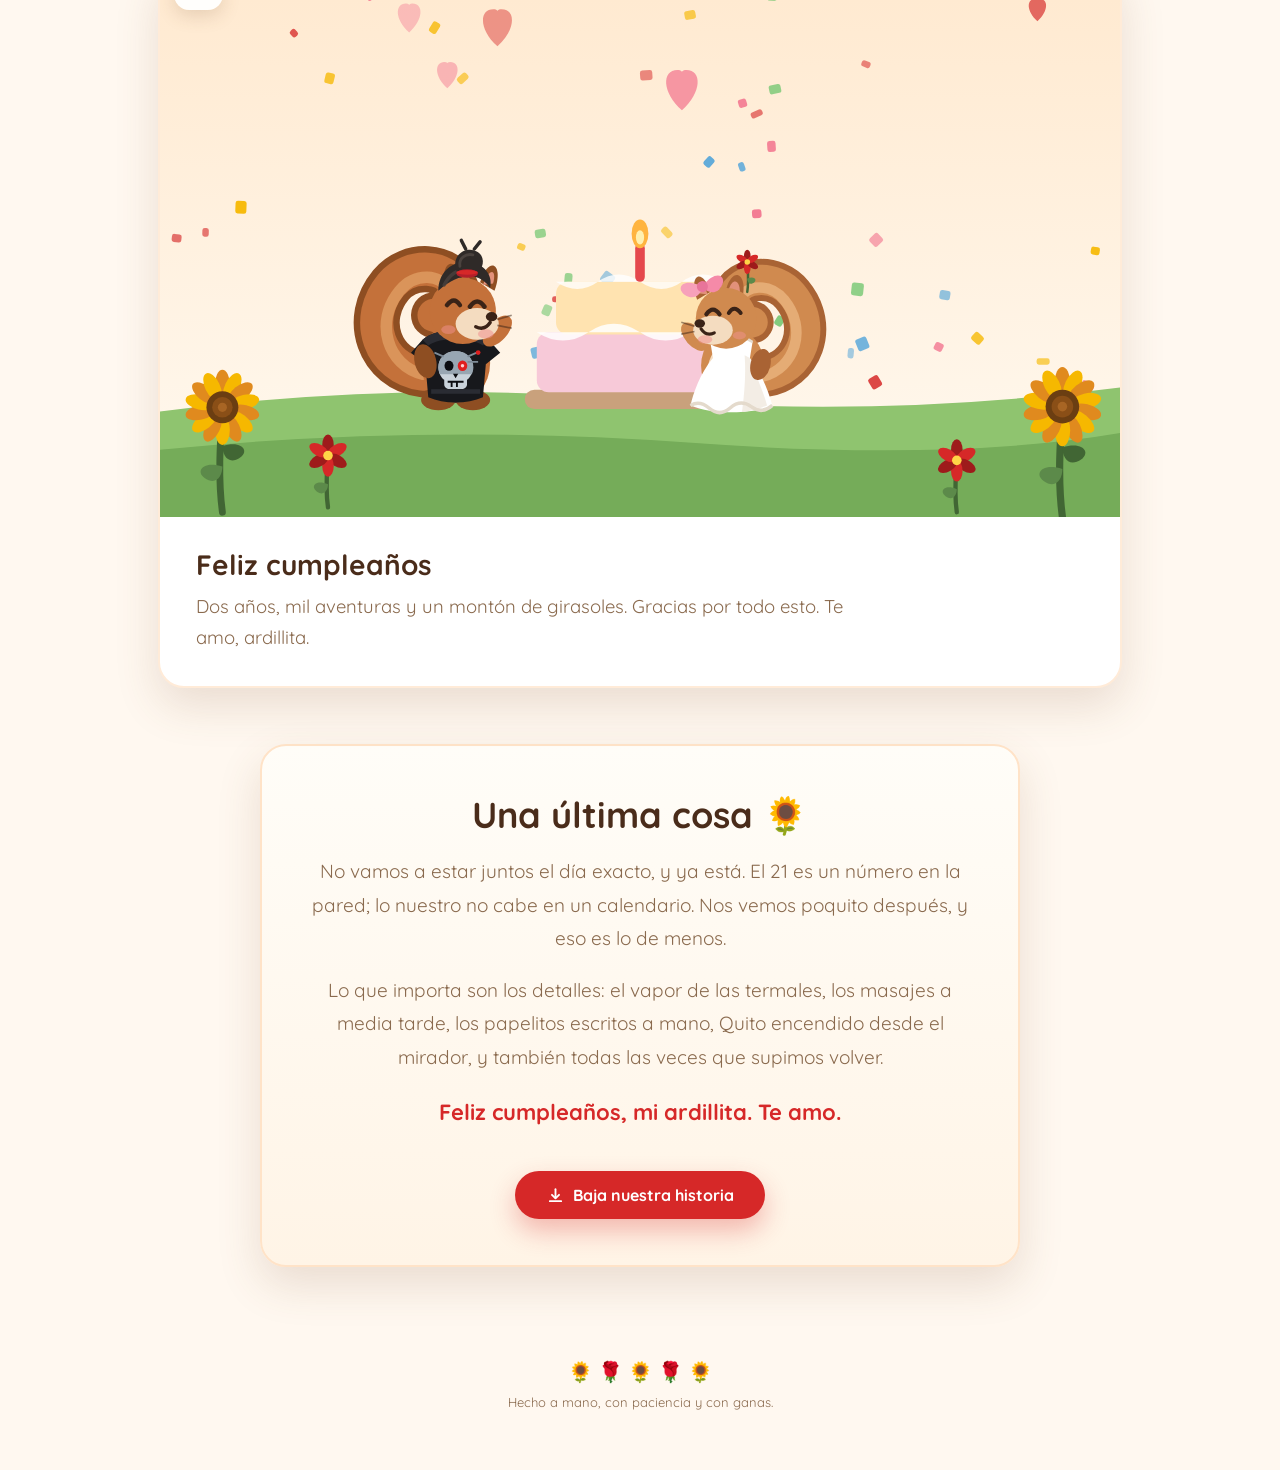
==== commit df33bbaf: "Quitar el contador de visitas Se elimina la página /counter, el módulo de visitas y sus referencias " ====
--- a/index.html
+++ b/index.html
@@ -118,7 +118,6 @@
   Hecho a mano, con paciencia y con ganas.
 </footer>
 
-<script src="assets/visitas.js"></script>
 <script src="assets/art.js"></script>
 <script src="assets/datos.js"></script>
 <script src="assets/pdf.js"></script>
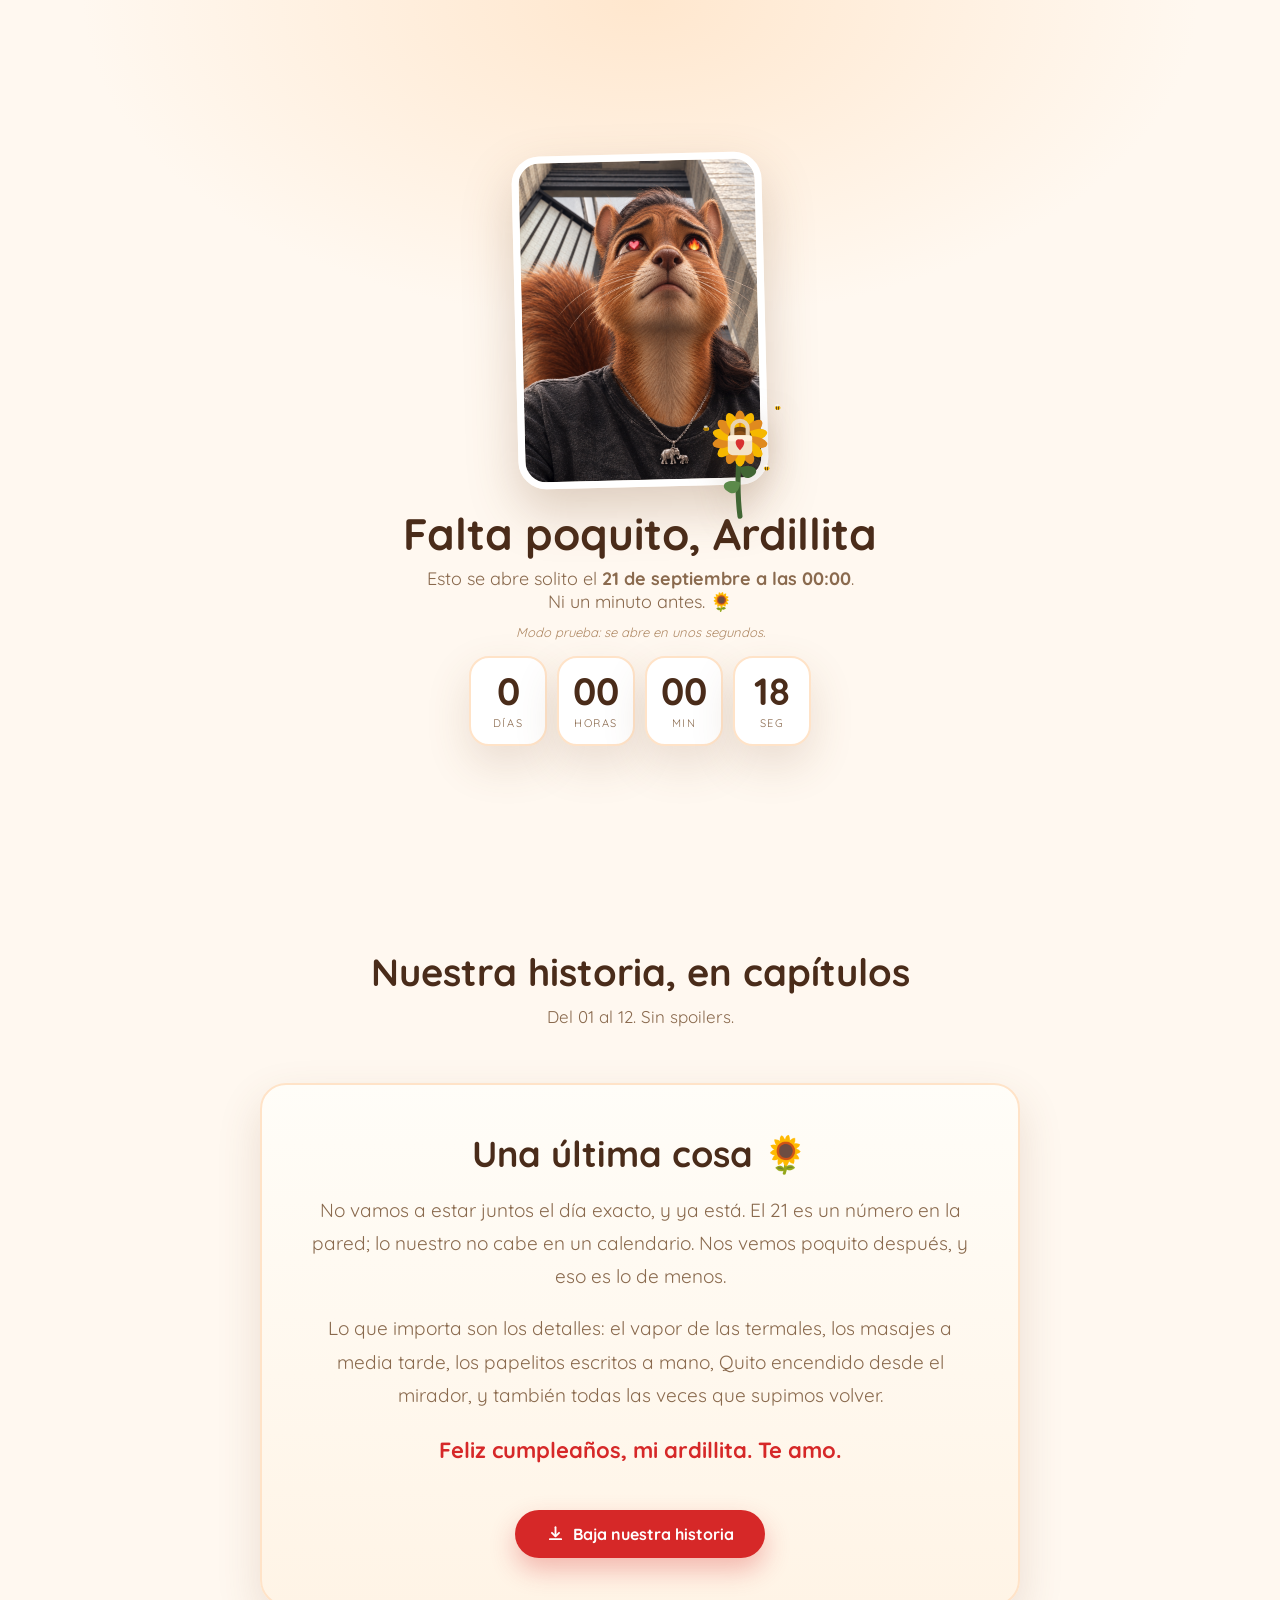
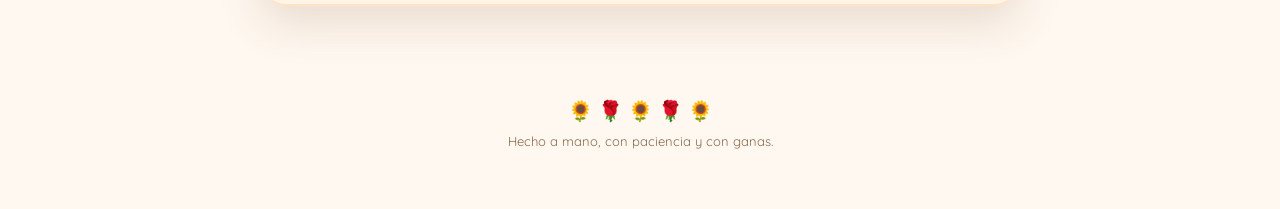
==== commit a4b13e5f: "Pantalla de bienvenida con el corazon que abre la sorpresa Al terminar el contador ya no se ve la hi" ====
--- a/index.html
+++ b/index.html
@@ -41,6 +41,16 @@
       <div class="u"><div class="n" id="c-m">00</div><div class="l">min</div></div>
       <div class="u"><div class="n" id="c-s">00</div><div class="l">seg</div></div>
     </div>
+  </div>
+</section>
+
+<!-- ====== BIENVENIDA: aparece al acabar el contador y no se va hasta tocar el corazón ====== -->
+<section id="sorpresa" hidden>
+  <div class="caja">
+    <h1>Bienvenida a tu sorpresa</h1>
+    <p>Haz click sobre el corazón para poder verla.</p>
+    <div id="sorpresa-art"></div>
+    <p class="pista">Toca el corazón 💗</p>
   </div>
 </section>
 
--- a/assets/styles.css
+++ b/assets/styles.css
@@ -61,6 +61,34 @@
 .reloj .n{font-size:clamp(26px,7vw,38px);font-weight:700;line-height:1;font-variant-numeric:tabular-nums}
 .reloj .l{font-size:11px;letter-spacing:.14em;text-transform:uppercase;color:var(--tinta-2);margin-top:6px}
 
+/* ---------- Bienvenida (el corazón que abre la sorpresa) ---------- */
+#sorpresa{
+  position:fixed;inset:0;z-index:45;display:grid;place-items:center;
+  background:
+    radial-gradient(900px 560px at 50% 0%, #FFE2D6 0%, transparent 64%),
+    var(--crema);
+  text-align:center;padding:28px 20px;
+}
+#sorpresa .caja{max-width:620px;width:100%}
+#sorpresa h1{
+  font-size:clamp(26px,6.4vw,44px);margin:0 0 .18em;line-height:1.14;font-weight:700;
+  background:linear-gradient(120deg,var(--rojo) 0%,#E3721F 52%,var(--sol) 100%);
+  -webkit-background-clip:text;background-clip:text;color:transparent;
+}
+#sorpresa p{color:var(--tinta-2);font-size:clamp(15px,3.6vw,18px);margin:.3em 0 .6em}
+#sorpresa svg{width:min(420px,84vw);height:auto;margin:0 auto}
+#sorpresa .pista{font-size:13px;letter-spacing:.1em;text-transform:uppercase;opacity:.7;margin-top:2px}
+.corazon-abrir{cursor:pointer;outline:none}
+.corazon-abrir .latido{
+  transform-origin:255px 126px;
+  animation:latir 1.5s ease-in-out infinite;
+}
+.corazon-abrir:hover .latido,
+.corazon-abrir:focus-visible .latido{animation-duration:.8s}
+.corazon-abrir:focus-visible .latido > circle:first-child{opacity:.95}
+@keyframes latir{0%,100%{transform:scale(1)}18%{transform:scale(1.1)}36%{transform:scale(1)}54%{transform:scale(1.07)}}
+#sorpresa.abriendo .caja{transition:transform .7s ease,opacity .7s ease;transform:scale(1.14);opacity:0}
+
 /* ---------- Hero ---------- */
 .hero{
   min-height:100svh;display:grid;place-items:center;text-align:center;
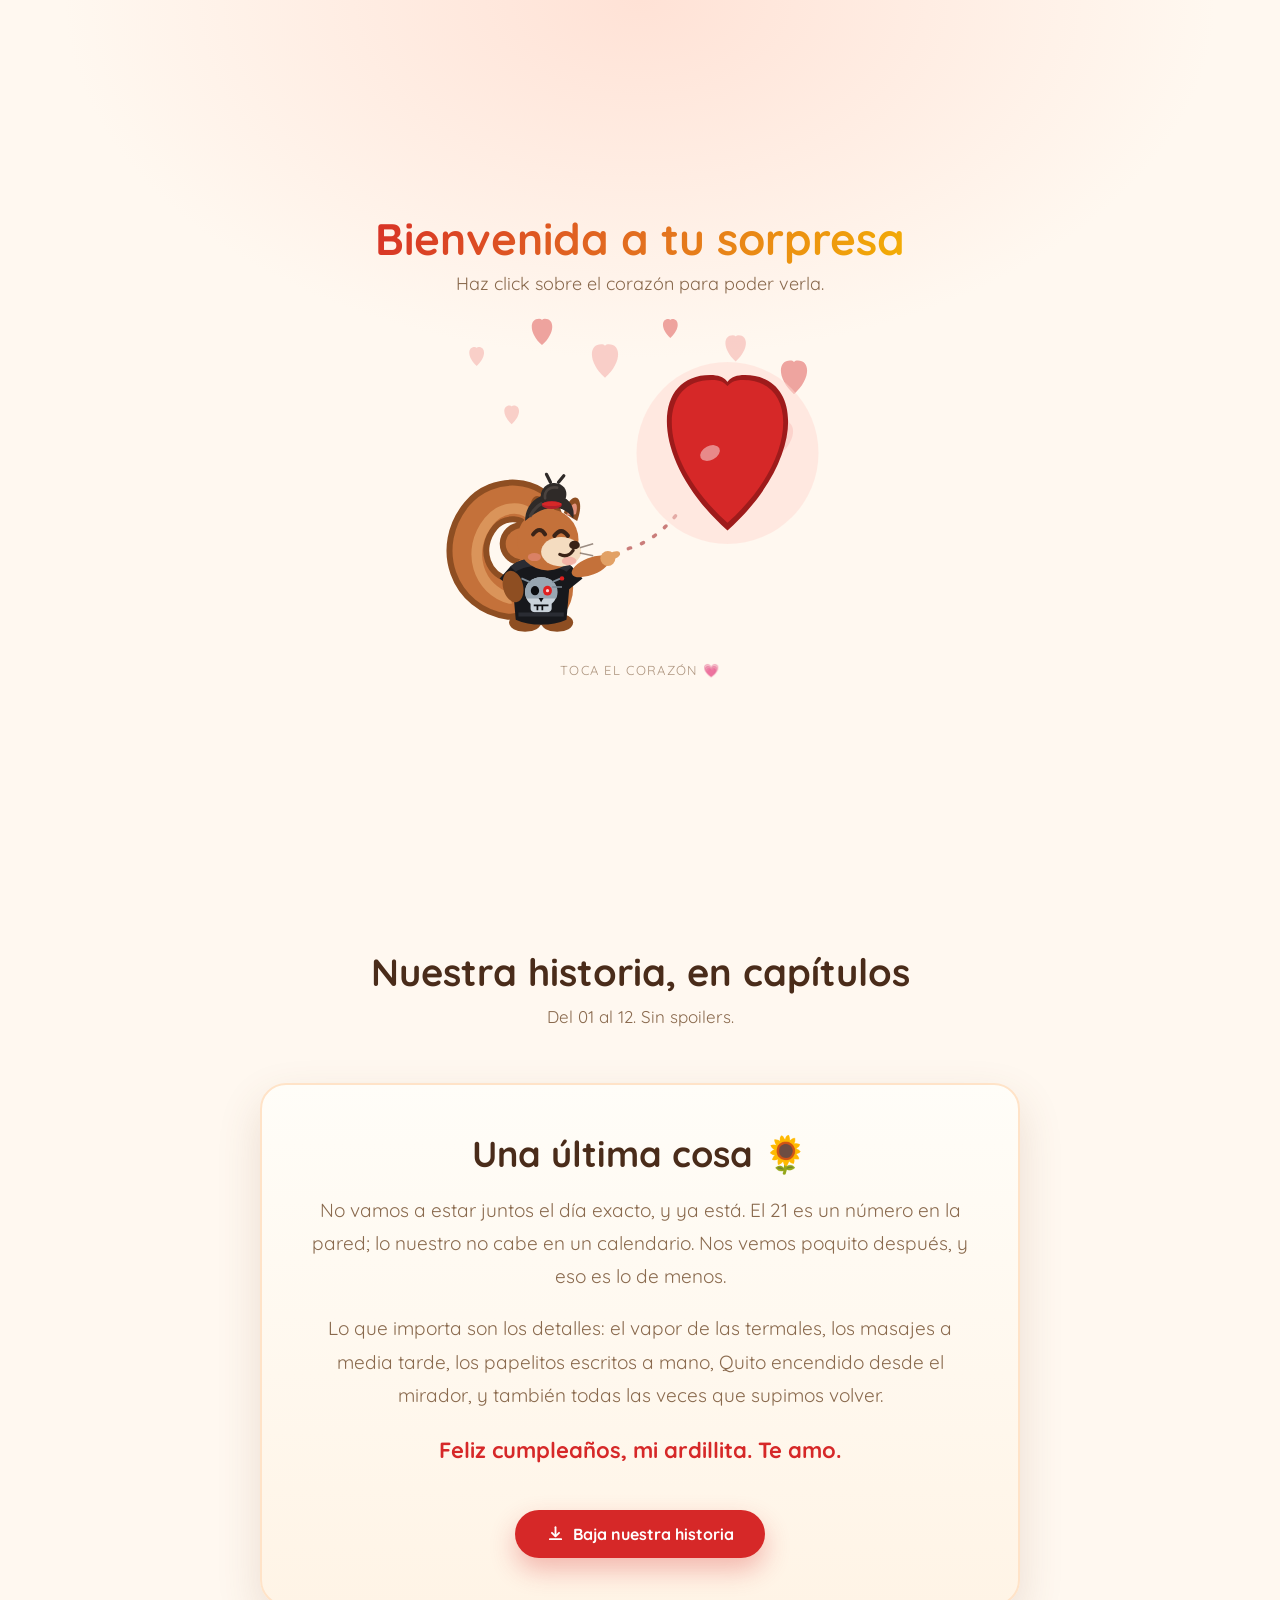
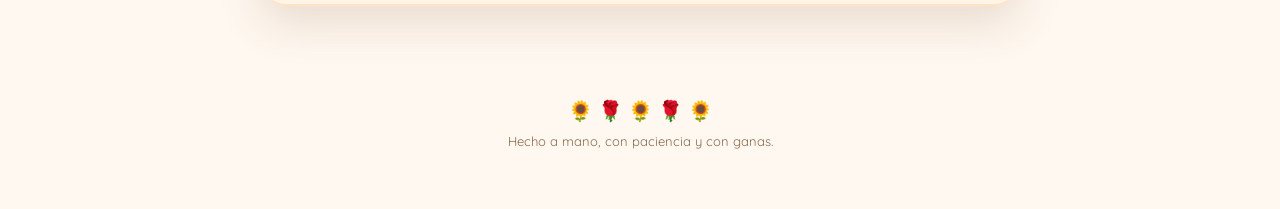
==== commit 1355c6ea: "Quitar el aviso de prueba y dejar el contador en la fecha real El candado ya no muestra la nota de m" ====
--- a/index.html
+++ b/index.html
@@ -34,7 +34,6 @@
     <div id="candado-art" aria-hidden="true"></div>
     <h1 id="candado-titulo">Falta poquito</h1>
     <p>Esto se abre solito el <strong>21 de septiembre a las 00:00</strong>.<br>Ni un minuto antes. 🌻</p>
-    <p id="candado-nota" class="nota"></p>
     <div class="reloj">
       <div class="u"><div class="n" id="c-d">0</div><div class="l">días</div></div>
       <div class="u"><div class="n" id="c-h">00</div><div class="l">horas</div></div>
